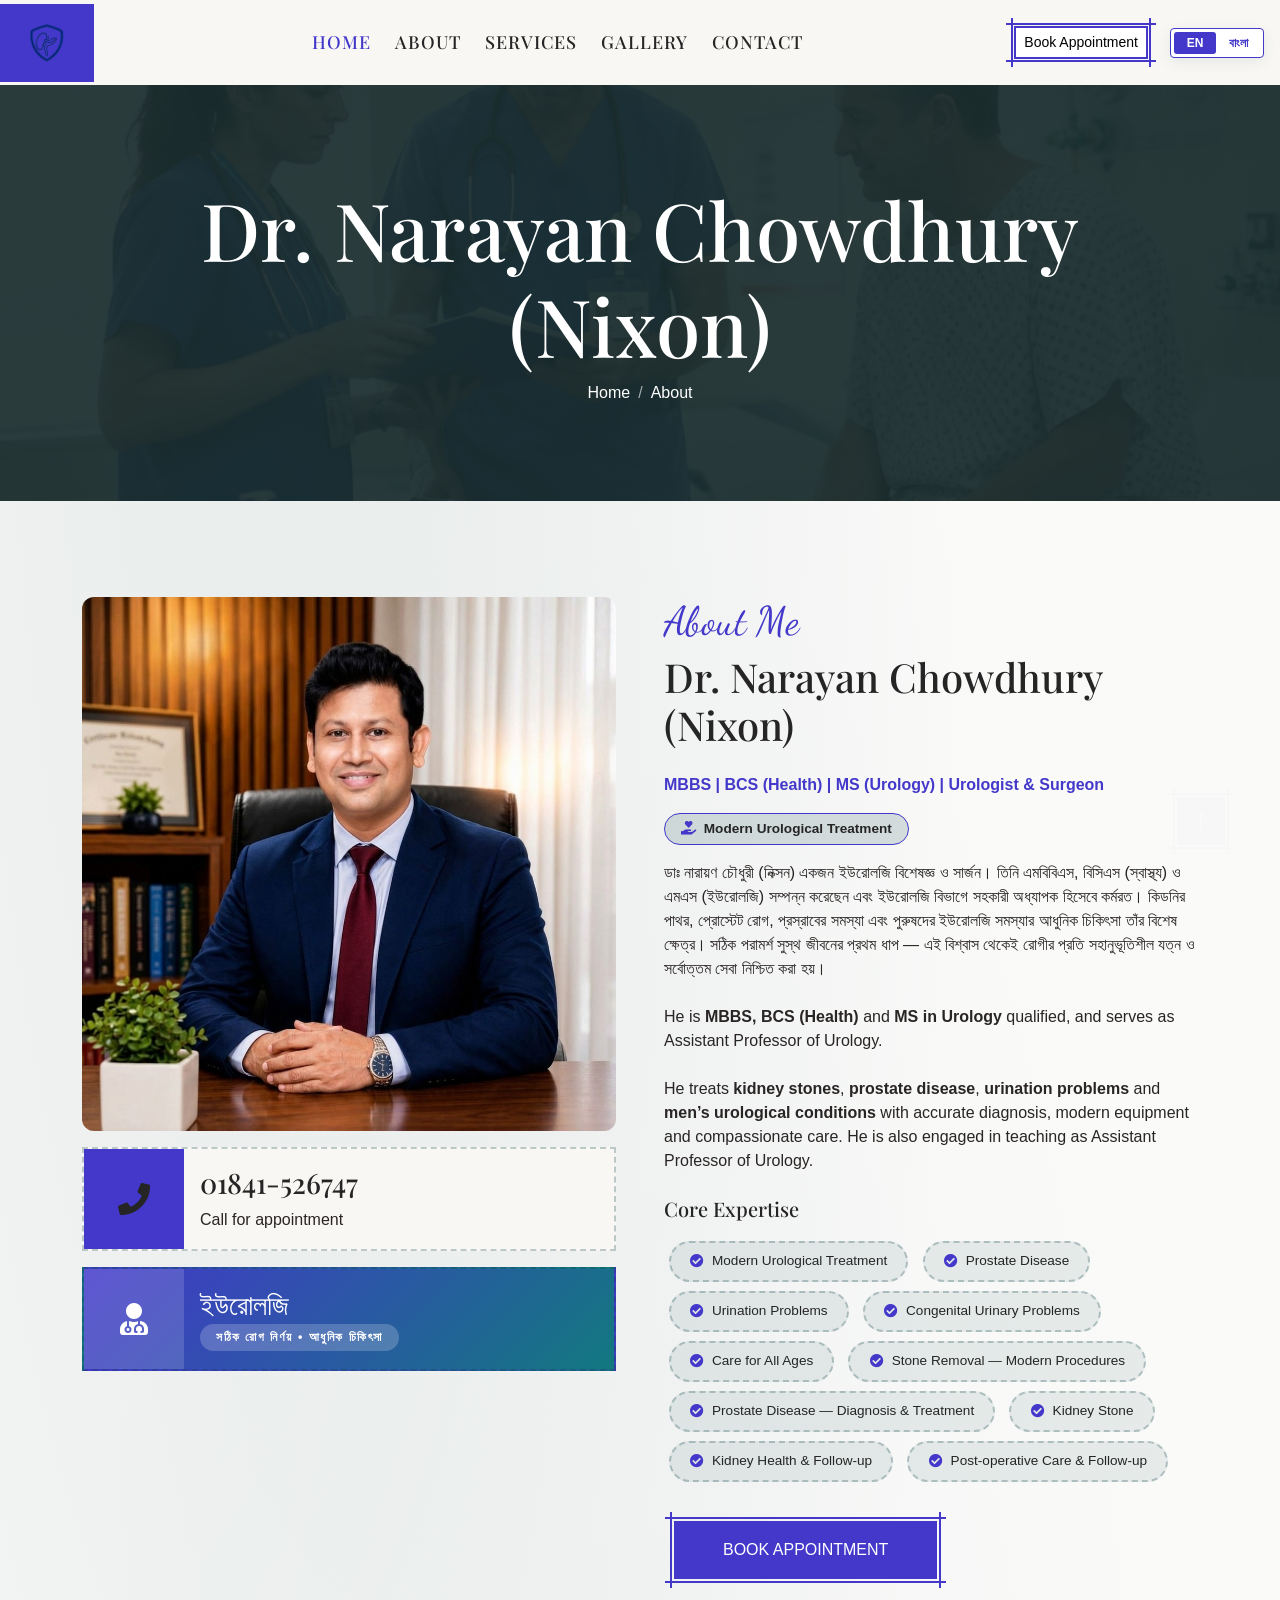
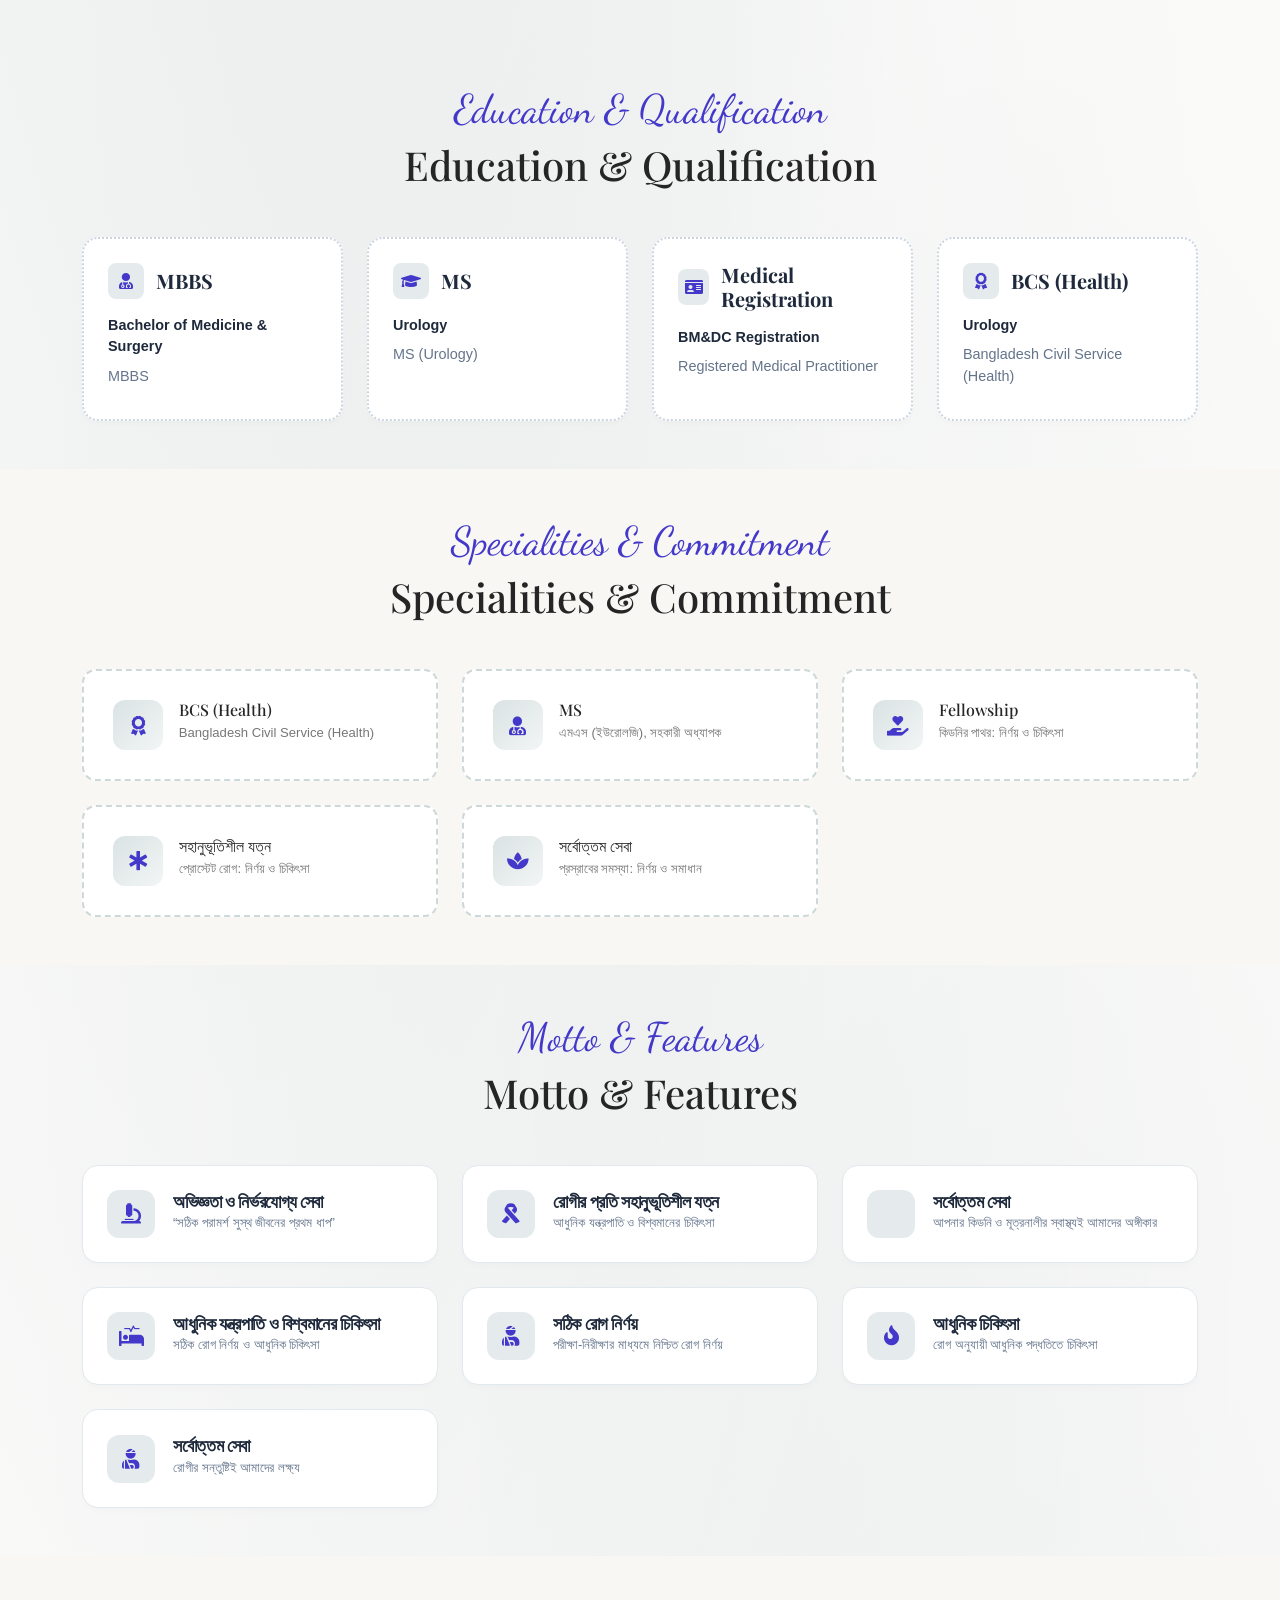
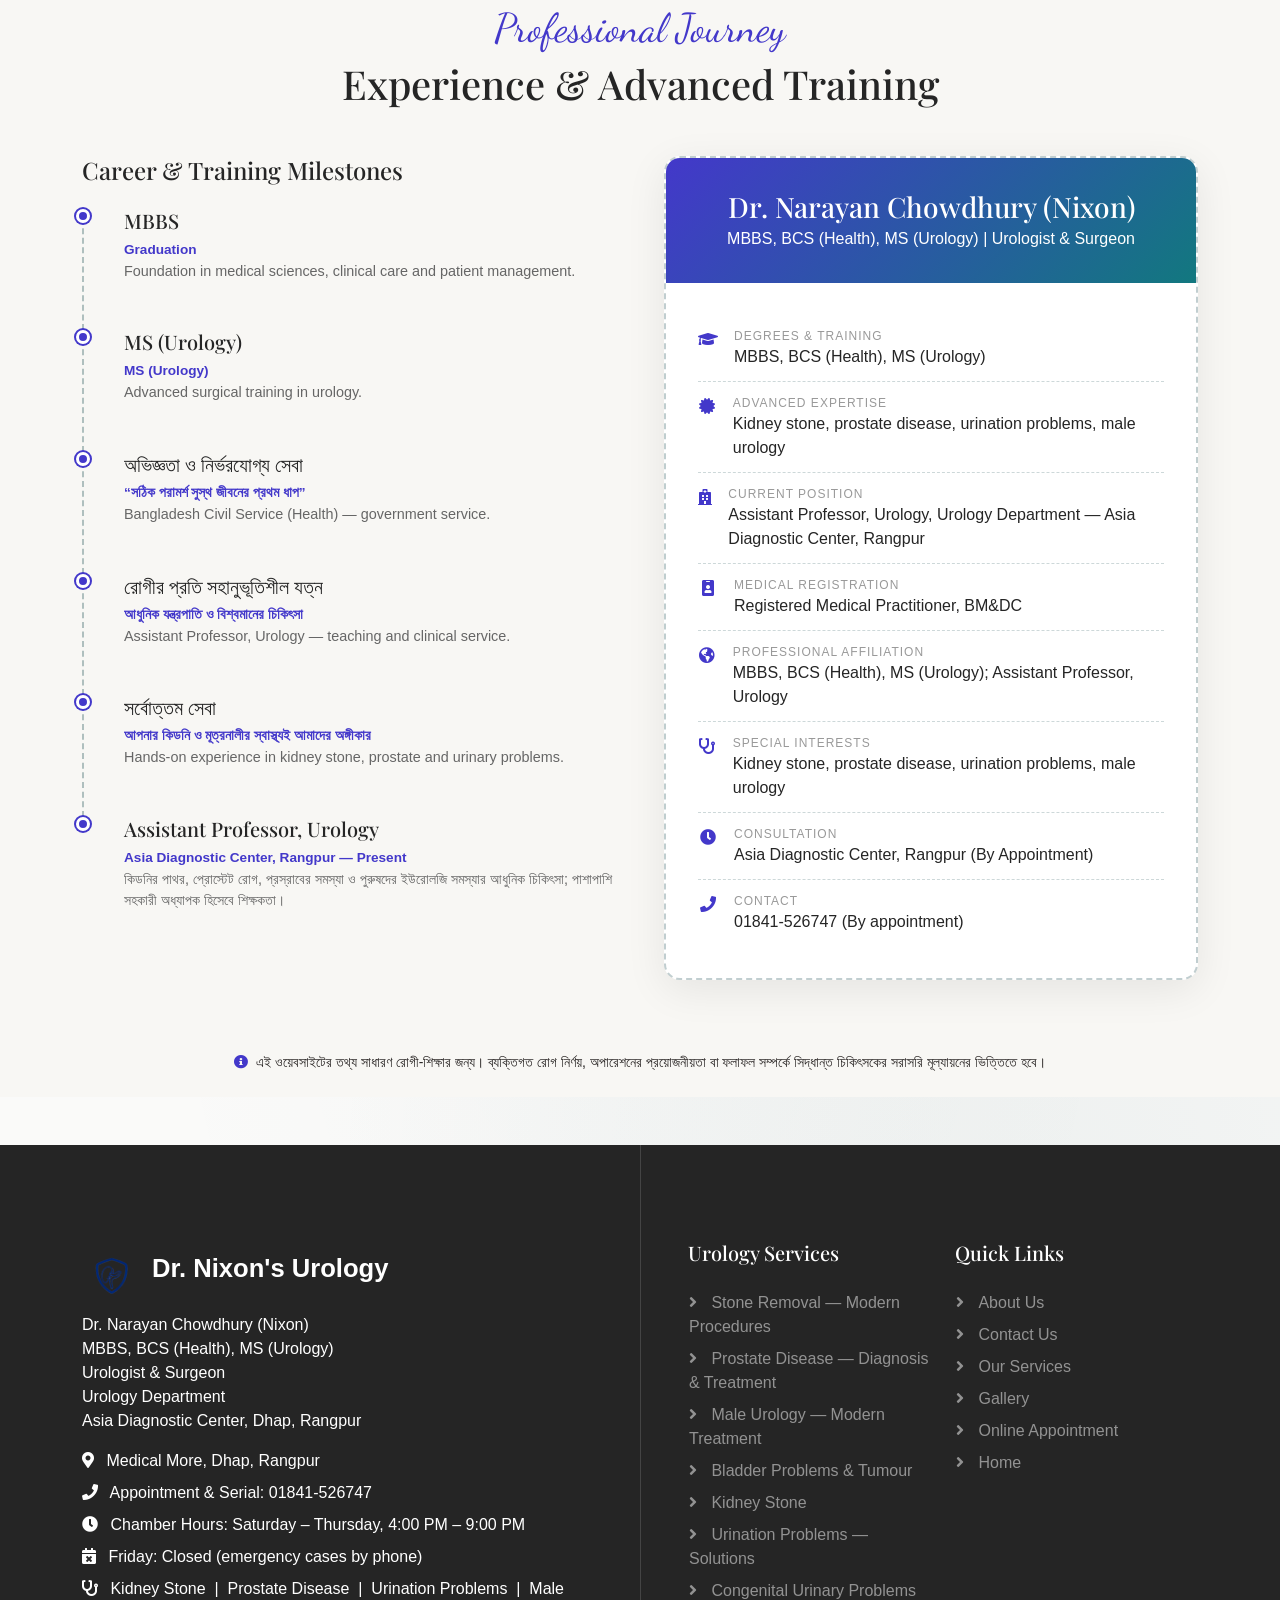
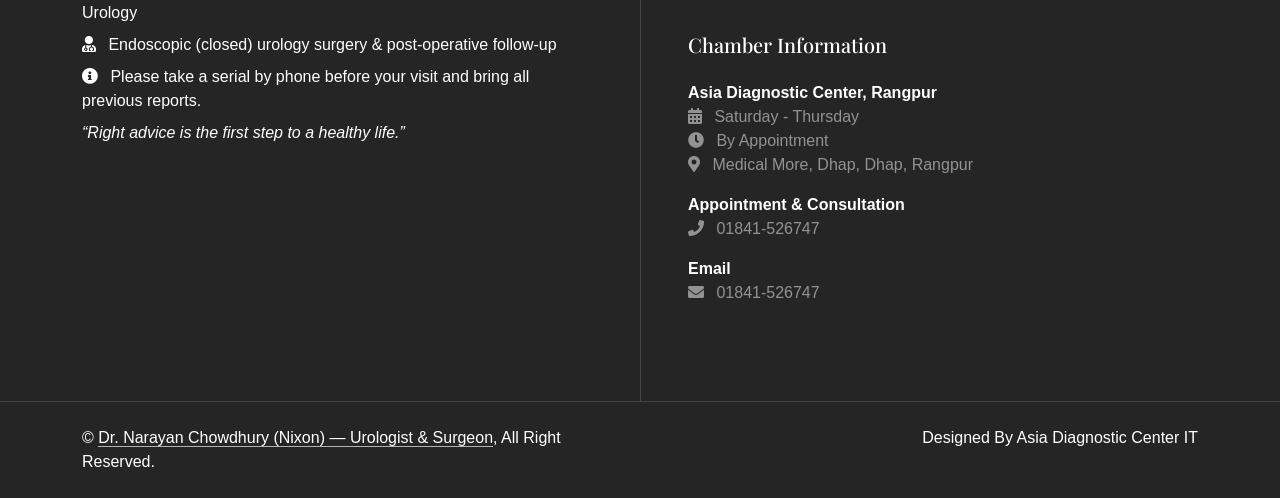
==== public/about.html @ 6aa2b740 "Changes" ====
<!DOCTYPE html>
<html lang="en">

<head>
    <meta charset="utf-8">
    <title>Dr. Narayan Chowdhury (Nixon) | About | Urologist & Surgeon | Rangpur</title>
    <meta content="width=device-width, initial-scale=1.0" name="viewport">
    <meta content="ইউরোলজি রংপুর, কিডনির পাথর, প্রোস্টেট, প্রস্রাবের সমস্যা, Urologist Rangpur, Dr Narayan Chowdhury Nixon" name="keywords">
    <meta content="Dr. Narayan Chowdhury (Nixon) — MBBS, BCS (Health), MS (Urology). Urologist & Surgeon at Asia Diagnostic Center, Dhap, Rangpur. Book an appointment." name="description">

    <link rel="icon" type="image/png" href="/favicon.png">

    <link rel="preconnect" href="https://fonts.googleapis.com">
    <link rel="preconnect" href="https://fonts.gstatic.com" crossorigin>
    <link
        href="https://fonts.googleapis.com/css2?family=Dancing+Script&family=Noto+Sans+Bengali:wght@400;500;600;700&family=Playfair+Display:wght@500;600&family=Work+Sans&display=swap"
        rel="stylesheet">

    <link href="https://cdnjs.cloudflare.com/ajax/libs/font-awesome/5.10.0/css/all.min.css" rel="stylesheet">
    <link href="https://cdn.jsdelivr.net/npm/bootstrap-icons@1.4.1/font/bootstrap-icons.css" rel="stylesheet">

    <link href="lib/animate/animate.min.css" rel="stylesheet">
    <link href="lib/owlcarousel/assets/owl.carousel.min.css" rel="stylesheet">

    <link href="css/bootstrap.min.css" rel="stylesheet">
    <link href="css/style.css" rel="stylesheet">
     <link href="about.css" rel="stylesheet">
      <link href="home.css" rel="stylesheet">
    
</head>

<body>

    <div id="spinner"
        class="show bg-white position-fixed translate-middle w-100 vh-100 top-50 start-50 d-flex align-items-center justify-content-center">
        <div class="spinner-grow text-primary" style="width: 3rem; height: 3rem;" role="status">
            <span class="sr-only">Loading...</span>
        </div>
    </div>

    <!-- nav -->
    <div class="container-fluid bg-light sticky-top p-0">
        <nav class="navbar navbar-expand-lg navbar-light p-0">
            <a href="index.html" class="navbar-brand py-2 px-3 me-0 d-flex align-items-center gap-2" style="background: var(--bs-primary);">
                <img src="img/logo.png" alt="Dr. Narayan Chowdhury (Nixon) logo" style="height:62px;width:auto;">
            </a>
            <button type="button" class="navbar-toggler me-4" data-bs-toggle="collapse"
                data-bs-target="#navbarCollapse">
                <span class="navbar-toggler-icon"></span>
            </button>
            <div class="collapse navbar-collapse p-3" id="navbarCollapse">
                <div class="navbar-nav mx-auto">
                    <a href="index.html" class="nav-item nav-link active">Home</a>
                    <a href="about.html" class="nav-item nav-link">About</a>
                    <a href="service.html" class="nav-item nav-link">Services</a>
                    <a href="gallery.html" class="nav-item nav-link">Gallery</a>
                    <a href="contact.html" class="nav-item nav-link">Contact</a>
                </div>
                <a class="btn btn-sm btn-primary" href="contact.html">Book Appointment</a>
                <div class="language-switcher" role="group" aria-label="Language selector">
                    <button type="button" class="active" data-language="en" onclick="switchSiteLanguage('en')">EN</button>
                    <button type="button" data-language="bn" onclick="switchSiteLanguage('bn')">বাংলা</button>
                </div>
            </div>
        </nav>
    </div>
    <!-- nav -->

    
    <!-- Page Header -->
    <div class="container-fluid page-header py-5 mb-5">
        <div class="container text-center py-5">
            <h1 class="display-1 animated slideInLeft">Dr. Narayan Chowdhury (Nixon)</h1>
            <nav aria-label="breadcrumb">
                <ol class="breadcrumb justify-content-center animated slideInLeft mb-0">
                    <li class="breadcrumb-item"><a class="text-primary" href="index.html">Home</a></li>
                    <li class="breadcrumb-item active" aria-current="page">About</li>
                </ol>
            </nav>
        </div>
    </div>

    <!-- About Section (Bio + Quick details) -->
    <div class="container-fluid py-5">
        <div class="container">
            <div class="row g-5">
                <div class="col-lg-6 wow fadeIn" data-wow-delay="0.2s">
                    <!-- Placeholder surgical image - updated alt -->
                    <img class="about-img-responsive mb-3" src="img/dr-1.jpg" alt="Dr. Narayan Chowdhury (Nixon) - Urologist & Surgeon">
                    <div class="d-flex align-items-center bg-light rounded mb-3"
                        style="border: 2px dashed rgba(8, 63, 67,0.25);">
                        <div class="btn-square flex-shrink-0 bg-primary" style="width: 100px; height: 100px;">
                            <i class="fa fa-phone fa-2x text-dark"></i>
                        </div>
                        <div class="px-3">
                            <h3>01841-526747</h3>
                            <span>Call for appointment</span>
                        </div>
                    </div>
                    <div class="d-flex align-items-center rounded"
                        style="border: 2px dashed rgba(8, 63, 67,0.25); background: linear-gradient(135deg, var(--bs-primary), #12787F);">
                        <div class="d-flex align-items-center justify-content-center flex-shrink-0" style="width: 100px; height: 100px; background: rgba(255,255,255,0.15);">
                            <i class="fas fa-user-md fa-2x text-white"></i>
                        </div>
                        <div class="px-3">
                            <h3 class="text-white mb-0">ইউরোলজি</h3>
                            <span class="d-inline-block mt-1 px-3 py-1 rounded-pill" style="background: rgba(255,255,255,0.2); color: #fff; font-size: 0.78rem; font-weight: 700; letter-spacing: 1.5px; text-transform: uppercase;">সঠিক রোগ নির্ণয় • আধুনিক চিকিৎসা</span>
                        </div>
                    </div>
                </div>
                <div class="col-lg-6 wow fadeIn" data-wow-delay="0.5s">
                    <h1 class="font-dancing-script text-primary">About Me</h1>
                    <h1 class="mb-4">Dr. Narayan Chowdhury (Nixon)</h1>
                    <p class="text-primary fw-bold mb-3">MBBS | BCS (Health) | MS (Urology) | Urologist & Surgeon</p>
                    <span class="badge rounded-pill text-dark px-3 py-2 mb-3"
                        style="background: rgba(8, 63, 67,0.15); border: 1.5px solid var(--bs-primary); font-size: 0.85rem;"><i
                            class="fas fa-hand-holding-heart me-1" style="color: var(--bs-primary);"></i> Modern Urological Treatment</span>
                    <p class="mb-4">ডাঃ নারায়ণ চৌধুরী (নিক্সন) একজন ইউরোলজি বিশেষজ্ঞ ও সার্জন। তিনি এমবিবিএস, বিসিএস (স্বাস্থ্য) ও এমএস (ইউরোলজি) সম্পন্ন করেছেন এবং ইউরোলজি বিভাগে সহকারী অধ্যাপক হিসেবে কর্মরত। কিডনির পাথর, প্রোস্টেট রোগ, প্রস্রাবের সমস্যা এবং পুরুষদের ইউরোলজি সমস্যার আধুনিক চিকিৎসা তাঁর বিশেষ ক্ষেত্র। সঠিক পরামর্শ সুস্থ জীবনের প্রথম ধাপ — এই বিশ্বাস থেকেই রোগীর প্রতি সহানুভূতিশীল যত্ন ও সর্বোত্তম সেবা নিশ্চিত করা হয়।</p>
                    <p class="mb-4">He is <strong>MBBS, BCS (Health)</strong> and <strong>MS in Urology</strong> qualified, and serves as Assistant Professor of Urology.</p>
                    <p class="mb-4">He treats <strong>kidney stones</strong>, <strong>prostate disease</strong>, <strong>urination problems</strong> and <strong>men’s urological conditions</strong> with accurate diagnosis, modern equipment and compassionate care. He is also engaged in teaching as Assistant Professor of Urology.</p>

                    <div class="mb-4">
                        <h5 class="mb-3" style="font-family: 'Playfair Display', serif;">Core Expertise</h5>
                        <div class="credential-pill"><i class="fas fa-check-circle"></i> Modern Urological Treatment</div>
                        <div class="credential-pill"><i class="fas fa-check-circle"></i> Prostate Disease</div>
                        <div class="credential-pill"><i class="fas fa-check-circle"></i> Urination Problems</div>
                        <div class="credential-pill"><i class="fas fa-check-circle"></i> Congenital Urinary Problems</div>
                        <div class="credential-pill"><i class="fas fa-check-circle"></i> Care for All Ages</div>
                        <div class="credential-pill"><i class="fas fa-check-circle"></i> Stone Removal — Modern Procedures</div>
                        <div class="credential-pill"><i class="fas fa-check-circle"></i> Prostate Disease — Diagnosis & Treatment</div>
                        <div class="credential-pill"><i class="fas fa-check-circle"></i> Kidney Stone</div>
                        <div class="credential-pill"><i class="fas fa-check-circle"></i> Kidney Health & Follow-up</div>
                        <div class="credential-pill"><i class="fas fa-check-circle"></i> Post-operative Care & Follow-up</div>
                    </div>

                    <a class="btn btn-primary text-uppercase px-5 py-3" href="contact.html">Book Appointment</a>
                </div>
            </div>
        </div>
    </div>

   <!-- qualifications -->

<div class="container-fluid py-5">
    <div class="container">

    <div class="text-center mb-5 wow fadeIn" data-wow-delay="0.1s">
        <h1 class="font-dancing-script text-primary">Education & Qualification</h1>
        <h1 class="mb-3">Education & Qualification</h1>
    </div>

    <div class="row g-4">

        <!-- 1. MBBS -->
        <div class="col-md-6 col-lg-3 wow fadeIn" data-wow-delay="0.1s">
            <div class="cred-custom-card">

                <div class="cred-icon-title">
                    <div class="cred-icon-box">
                        <i class="fas fa-user-md"></i>
                    </div>

                    <h5 class="cred-title">
                        MBBS
                    </h5>
                </div>

                <div class="cred-body">
                    <p>
                        <strong>Bachelor of Medicine & Surgery</strong>
                    </p>

                    <p>
                        MBBS
                    </p>
                </div>

            </div>
        </div>


        <!-- 2. MS CVTS -->
        <div class="col-md-6 col-lg-3 wow fadeIn" data-wow-delay="0.2s">
            <div class="cred-custom-card">

                <div class="cred-icon-title">
                    <div class="cred-icon-box">
                        <i class="fas fa-graduation-cap"></i>
                    </div>

                    <h5 class="cred-title">
                        MS
                    </h5>
                </div>

                <div class="cred-body">
                    <p>
                        <strong>Urology</strong>
                    </p>

                    <p>
                        MS (Urology)
                    </p>
                </div>

            </div>
        </div>


        <!-- 3. Medical Registration -->
        <div class="col-md-6 col-lg-3 wow fadeIn" data-wow-delay="0.3s">
            <div class="cred-custom-card">

                <div class="cred-icon-title">
                    <div class="cred-icon-box">
                        <i class="fas fa-id-card"></i>
                    </div>

                    <h5 class="cred-title">
                        Medical Registration
                    </h5>
                </div>

                <div class="cred-body">
                    <p>
                        <strong>BM&DC Registration</strong>
                    </p>

                    <p>
                        Registered Medical Practitioner
                    </p>
                </div>

            </div>
        </div>


        <!-- 4. FCPS -->
        <div class="col-md-6 col-lg-3 wow fadeIn" data-wow-delay="0.4s">
            <div class="cred-custom-card">

                <div class="cred-icon-title">
                    <div class="cred-icon-box">
                        <i class="fas fa-award"></i>
                    </div>

                    <h5 class="cred-title">
                        BCS (Health)
                    </h5>
                </div>

                <div class="cred-body">
                    <p>
                        <strong>Urology</strong>
                    </p>

                    <p>
                        Bangladesh Civil Service (Health)
                    </p>
                </div>

            </div>
        </div>

    </div>
</div>


</div>

<!-- credentials -->

<div class="container-fluid py-5 bg-light">
    <div class="container">


    <div class="text-center mb-5 wow fadeIn" data-wow-delay="0.1s">
        <h1 class="font-dancing-script text-primary">Specialities & Commitment</h1>
        <h1 class="mb-3">Specialities & Commitment</h1>
    </div>

    <div class="row g-4">

        <!-- FCPS -->
        <div class="col-md-6 col-lg-4 wow fadeIn">
            <div class="qual-card">
                <div class="qual-icon">
                    <i class="fas fa-award"></i>
                </div>
                <div>
                    <h6>BCS (Health)</h6>
                    <p>Bangladesh Civil Service (Health)</p>
                </div>
            </div>
        </div>

        <!-- FACS -->
        <div class="col-md-6 col-lg-4 wow fadeIn">
            <div class="qual-card">
                <div class="qual-icon">
                    <i class="fas fa-user-md"></i>
                </div>
                <div>
                    <h6>MS</h6>
                    <p>এমএস (ইউরোলজি), সহকারী অধ্যাপক</p>
                </div>
            </div>
        </div>

        <!-- Fortis Escorts -->
        <div class="col-md-6 col-lg-4 wow fadeIn">
            <div class="qual-card">
                <div class="qual-icon">
                    <i class="fas fa-hand-holding-heart"></i>
                </div>
                <div>
                    <h6>Fellowship</h6>
                    <p>কিডনির পাথর: নির্ণয় ও চিকিৎসা</p>
                </div>
            </div>
        </div>

        <!-- Seoul -->
        <div class="col-md-6 col-lg-4 wow fadeIn">
            <div class="qual-card">
                <div class="qual-icon">
                    <i class="fas fa-star-of-life"></i>
                </div>
                <div>
                    <h6>সহানুভূতিশীল যত্ন</h6>
                    <p>প্রোস্টেট রোগ: নির্ণয় ও চিকিৎসা</p>
                </div>
            </div>
        </div>

        <!-- IJN -->
        <div class="col-md-6 col-lg-4 wow fadeIn">
            <div class="qual-card">
                <div class="qual-icon">
                    <i class="fas fa-spa"></i>
                </div>
                <div>
                    <h6>সর্বোত্তম সেবা</h6>
                    <p>প্রস্রাবের সমস্যা: নির্ণয় ও সমাধান</p>
                </div>
            </div>
        </div>

    </div>
</div>


</div>

<!-- Motto & Features -->

<div class="container-fluid py-5">
    <div class="container">

    <div class="text-center mb-5 wow fadeIn" data-wow-delay="0.1s">
        <h1 class="font-dancing-script text-primary">Motto & Features</h1>
        <h1 class="mb-3">Motto & Features</h1>
    </div>

    <div class="row g-4">

        <!-- Fortis Escorts Hospital -->
        <div class="col-md-6 col-lg-4 wow fadeIn" data-wow-delay="0.1s">
            <div class="membership-card">
                <div class="membership-icon">
                    <i class="fas fa-microscope"></i>
                </div>
                <div class="membership-body">
                    <h5 class="membership-org">অভিজ্ঞতা ও নির্ভরযোগ্য সেবা</h5>
                    <p class="membership-name">“সঠিক পরামর্শ সুস্থ জীবনের প্রথম ধাপ”</p>
                </div>
            </div>
        </div>

        <!-- Seoul National University Hospital -->
        <div class="col-md-6 col-lg-4 wow fadeIn" data-wow-delay="0.2s">
            <div class="membership-card">
                <div class="membership-icon">
                    <i class="fas fa-ribbon"></i>
                </div>
                <div class="membership-body">
                    <h5 class="membership-org">রোগীর প্রতি সহানুভূতিশীল যত্ন</h5>
                    <p class="membership-name">আধুনিক যন্ত্রপাতি ও বিশ্বমানের চিকিৎসা</p>
                </div>
            </div>
        </div>

        <!-- Commitment -->
        <div class="col-md-6 col-lg-4 wow fadeIn" data-wow-delay="0.3s">
            <div class="membership-card">
                <div class="membership-icon">
                    <i class="fas fa-hand"></i>
                </div>
                <div class="membership-body">
                    <h5 class="membership-org">সর্বোত্তম সেবা</h5>
                    <p class="membership-name">আপনার কিডনি ও মূত্রনালীর স্বাস্থ্যই আমাদের অঙ্গীকার</p>
                </div>
            </div>
        </div>

        <!-- Motto -->
        <div class="col-md-6 col-lg-4 wow fadeIn" data-wow-delay="0.4s">
            <div class="membership-card">
                <div class="membership-icon">
                    <i class="fas fa-procedures"></i>
                </div>
                <div class="membership-body">
                    <h5 class="membership-org">আধুনিক যন্ত্রপাতি ও বিশ্বমানের চিকিৎসা</h5>
                    <p class="membership-name">সঠিক রোগ নির্ণয় ও আধুনিক চিকিৎসা</p>
                </div>
            </div>
        </div>

        <!-- Feature -->
        <div class="col-md-6 col-lg-4 wow fadeIn" data-wow-delay="0.5s">
            <div class="membership-card">
                <div class="membership-icon">
                    <i class="fas fa-user-injured"></i>
                </div>
                <div class="membership-body">
                    <h5 class="membership-org">সঠিক রোগ নির্ণয়</h5>
                    <p class="membership-name">পরীক্ষা-নিরীক্ষার মাধ্যমে নিশ্চিত রোগ নির্ণয়</p>
                </div>
            </div>
        </div>

        <!-- Research: Right Vertical Infra-axillary -->
        <div class="col-md-6 col-lg-4 wow fadeIn" data-wow-delay="0.6s">
            <div class="membership-card">
                <div class="membership-icon">
                    <i class="fas fa-fire"></i>
                </div>
                <div class="membership-body">
                    <h5 class="membership-org">আধুনিক চিকিৎসা</h5>
                    <p class="membership-name">রোগ অনুযায়ী আধুনিক পদ্ধতিতে চিকিৎসা</p>
                </div>
            </div>
        </div>

        <!-- Feature -->
        <div class="col-md-6 col-lg-4 wow fadeIn" data-wow-delay="0.7s">
            <div class="membership-card">
                <div class="membership-icon">
                    <i class="fas fa-user-injured"></i>
                </div>
                <div class="membership-body">
                    <h5 class="membership-org">সর্বোত্তম সেবা</h5>
                    <p class="membership-name">রোগীর সন্তুষ্টিই আমাদের লক্ষ্য</p>
                </div>
    </div>
</div>


</div>
</div>
</div>
</div>



    <!-- Professional Journey + Profile Card (right side) -->
    <div class="container-fluid py-5 bg-light">
        <div class="container">
            <div class="text-center mb-5 wow fadeIn" data-wow-delay="0.1s">
                <h1 class="font-dancing-script text-primary">Professional Journey</h1>
                <h1 class="mb-3">Experience & Advanced Training</h1>
            </div>
            <div class="row g-5">
                <div class="col-lg-6 wow fadeIn" data-wow-delay="0.2s">
                    <h4 class="mb-4" style="font-family: 'Playfair Display', serif;">Career & Training Milestones</h4>
                    <div class="timeline-item">
                        <h5>MBBS</h5>
                        <span class="text-primary">Graduation</span>
                        <p>Foundation in medical sciences, clinical care and patient management.</p>
                    </div>
                    <div class="timeline-item">
                        <h5>MS (Urology)</h5>
                        <span class="text-primary">MS (Urology)</span>
                        <p>Advanced surgical training in urology.</p>
                    </div>
                    <div class="timeline-item">
                        <h5>অভিজ্ঞতা ও নির্ভরযোগ্য সেবা</h5>
                        <span class="text-primary">“সঠিক পরামর্শ সুস্থ জীবনের প্রথম ধাপ”</span>
                        <p>Bangladesh Civil Service (Health) — government service.</p>
                    </div>
                    <div class="timeline-item">
                        <h5>রোগীর প্রতি সহানুভূতিশীল যত্ন</h5>
                        <span class="text-primary">আধুনিক যন্ত্রপাতি ও বিশ্বমানের চিকিৎসা</span>
                        <p>Assistant Professor, Urology — teaching and clinical service.</p>
                    </div>
                    <div class="timeline-item">
                        <h5>সর্বোত্তম সেবা</h5>
                        <span class="text-primary">আপনার কিডনি ও মূত্রনালীর স্বাস্থ্যই আমাদের অঙ্গীকার</span>
                        <p>Hands-on experience in kidney stone, prostate and urinary problems.</p>
                    </div>
                    <div class="timeline-item">
                        <h5>Assistant Professor, Urology</h5>
                        <span class="text-primary">Asia Diagnostic Center, Rangpur — Present</span>
                        <p>কিডনির পাথর, প্রোস্টেট রোগ, প্রস্রাবের সমস্যা ও পুরুষদের ইউরোলজি সমস্যার আধুনিক চিকিৎসা; পাশাপাশি সহকারী অধ্যাপক হিসেবে শিক্ষকতা।</p>
                    </div>
                </div>

                <div class="col-lg-6 wow fadeIn" data-wow-delay="0.4s">
                    <div class="profile-card">
                        <div class="profile-card-header">
                            <h3>Dr. Narayan Chowdhury (Nixon)</h3>
                            <p class="mb-0">MBBS, BCS (Health), MS (Urology) | Urologist & Surgeon</p>
                        </div>
                        <div class="profile-card-body">
                            <div class="profile-detail">
                                <i class="fas fa-graduation-cap"></i>
                                <div>
                                    <p class="label">Degrees & Training</p>
                                    <p class="value">MBBS, BCS (Health), MS (Urology)</p>
                                </div>
                            </div>
                            <div class="profile-detail">
                                <i class="fas fa-certificate"></i>
                                <div>
                                    <p class="label">Advanced Expertise</p>
                                    <p class="value">Kidney stone, prostate disease, urination problems, male urology</p>
                                </div>
                            </div>
                            <div class="profile-detail">
                                <i class="fas fa-hospital"></i>
                                <div>
                                    <p class="label">Current Position</p>
                                    <p class="value">Assistant Professor, Urology, Urology Department — Asia Diagnostic Center, Rangpur</p>
                                </div>
                            </div>
                            <div class="profile-detail">
                                <i class="fas fa-id-badge"></i>
                                <div>
                                    <p class="label">Medical Registration</p>
                                    <p class="value">Registered Medical Practitioner, BM&DC</p>
                                </div>
                            </div>
                            <div class="profile-detail">
                                <i class="fas fa-globe-americas"></i>
                                <div>
                                    <p class="label">Professional Affiliation</p>
                                    <p class="value">MBBS, BCS (Health), MS (Urology); Assistant Professor, Urology</p>
                                </div>
                            </div>
                            <div class="profile-detail">
                                <i class="fas fa-stethoscope"></i>
                                <div>
                                    <p class="label">Special Interests</p>
                                    <p class="value">Kidney stone, prostate disease, urination problems, male urology</p>
                                </div>
                            </div>
                            <div class="profile-detail">
                                <i class="fas fa-clock"></i>
                                <div>
                                    <p class="label">Consultation</p>
                                    <p class="value">Asia Diagnostic Center, Rangpur (By Appointment)</p>
                                </div>
                            </div>
                            <div class="profile-detail">
                                <i class="fas fa-phone"></i>
                                <div>
                                    <p class="label">Contact</p>
                                    <p class="value">01841-526747 (By appointment)</p>
                                </div>
                            </div>
                        </div>
                    </div>
                </div>
            </div>
        </div>
    </div>
<!-- disclaimer -->
<div class="container-fluid bg-light py-4">
    <div class="container">
        <p class="text-center mb-0 small"><i class="fas fa-info-circle text-primary me-2"></i>এই ওয়েবসাইটের তথ্য সাধারণ রোগী-শিক্ষার জন্য। ব্যক্তিগত রোগ নির্ণয়, অপারেশনের প্রয়োজনীয়তা বা ফলাফল সম্পর্কে সিদ্ধান্ত চিকিৎসকের সরাসরি মূল্যায়নের ভিত্তিতে হবে।</p>
    </div>
</div>
<!-- disclaimer -->

<!-- Footer -->
<div class="container-fluid footer position-relative bg-dark text-white-50 py-5 mt-5 wow fadeIn"
    data-wow-delay="0.2s">

    <div class="container py-5">

        <div class="row g-5">

            <!-- Doctor Information -->
            <div class="col-lg-6 pe-lg-5">

                <a href="#" class="navbar-brand d-inline-flex align-items-center">
                    <img src="img/logo.png" alt="Dr. Narayan Chowdhury (Nixon) logo" style="height:60px;width:auto;margin-right:10px;">
                    <span class="text-white fw-bold" style="font-size: 1.6rem; display:inline-block; margin-bottom: 1rem;">Dr. Nixon's <span>Urology</span></span>
                </a>

                <p>
                    Dr. Narayan Chowdhury (Nixon)<br>
                    MBBS, BCS (Health), MS (Urology)<br>
                    Urologist & Surgeon<br>
                    Urology Department<br>
                    Asia Diagnostic Center, Dhap, Rangpur
                </p>

                <p class="mb-2">
                    <i class="fa fa-map-marker-alt me-2"></i>
                    Medical More, Dhap, Rangpur
                </p>

                <p class="mb-2">
                    <i class="fa fa-phone me-2"></i>
                    Appointment &amp; Serial: 01841-526747
                </p>

                <p class="mb-2">
                    <i class="fa fa-clock me-2"></i>
                    Chamber Hours: Saturday – Thursday, 4:00 PM – 9:00 PM
                </p>

                <p class="mb-2">
                    <i class="fa fa-calendar-times me-2"></i>
                    Friday: Closed (emergency cases by phone)
                </p>

                <p class="mb-2">
                    <i class="fa fa-stethoscope me-2"></i>
                    Kidney Stone &nbsp;|&nbsp; Prostate Disease &nbsp;|&nbsp; Urination Problems &nbsp;|&nbsp; Male Urology
                </p>

                <p class="mb-2">
                    <i class="fa fa-user-md me-2"></i>
                    Endoscopic (closed) urology surgery &amp; post-operative follow-up
                </p>

                <p class="mb-2">
                    <i class="fa fa-info-circle me-2"></i>
                    Please take a serial by phone before your visit and bring all previous reports.
                </p>

                <p class="mb-0 fst-italic">
                    “Right advice is the first step to a healthy life.”
                </p>

                <div class="d-flex justify-content-start mt-4">
</div>

            </div>


            <!-- Footer Links -->
            <div class="col-lg-6 ps-lg-5">

                <div class="row g-4">

                    <!-- Urology Services -->
                    <div class="col-sm-6">

                        <h5 class="text-primary mb-4">
                            Urology Services
                        </h5>

                        <a class="btn btn-link" href="service.html">
                            Stone Removal — Modern Procedures
                        </a>

                        <a class="btn btn-link" href="service.html">
                            Prostate Disease — Diagnosis & Treatment
                        </a>

                        <a class="btn btn-link" href="service.html">
                            Male Urology — Modern Treatment
                        </a>

                        <a class="btn btn-link" href="service.html">
                            Bladder Problems & Tumour
                        </a>

                        <a class="btn btn-link" href="service.html">
                            Kidney Stone
                        </a>

                        <a class="btn btn-link" href="service.html">
                            Urination Problems — Solutions
                        </a>

                        <a class="btn btn-link" href="service.html">
                            Congenital Urinary Problems
                        </a>

                    </div>


                    <!-- Quick Links -->
                    <div class="col-sm-6">

                        <h5 class="text-primary mb-4">
                            Quick Links
                        </h5>

                        <a class="btn btn-link" href="about.html">
                            About Us
                        </a>

                        <a class="btn btn-link" href="contact.html">
                            Contact Us
                        </a>

                        <a class="btn btn-link" href="service.html">
                            Our Services
                        </a>

                        <a class="btn btn-link" href="gallery.html">
                            Gallery
                        </a>

                        <a class="btn btn-link" href="appoinment.html">
                            Online Appointment
                        </a>

                        <a class="btn btn-link" href="index.html">
                            Home
                        </a>

                    </div>


                    <!-- Chamber Information -->
                    <div class="col-sm-12">

                        <h5 class="text-primary mb-4">
                            Chamber Information
                        </h5>


                        <!-- Chamber 1 -->
                        <p class="text-white-50 mb-3">

                            <strong class="text-white">
                                Asia Diagnostic Center, Rangpur
                            </strong>
                            <br>

                            <i class="fas fa-calendar-alt me-2"></i>
                            Saturday - Thursday
                            <br>

                            <i class="fas fa-clock me-2"></i>
                            By Appointment
                            <br>

                            <i class="fas fa-map-marker-alt me-2"></i>
                            Medical More, Dhap,
                            Dhap, Rangpur

                        </p>


                        <!-- Chamber 2 -->
                        <p class="text-white-50 mb-3">

                            <strong class="text-white">
                                Appointment & Consultation
                            </strong>
                            <br>

                            <i class="fas fa-phone me-2"></i>
                            01841-526747

                        </p>


                        <!-- Chamber 3 -->
                        <p class="text-white-50 mb-0">

                            <strong class="text-white">
                                Email
                            </strong>
                            <br>

                            <i class="fas fa-envelope me-2"></i>
                            01841-526747

                        </p>

                    </div>

                </div>

            </div>

        </div>

    </div>

</div>


<!-- Copyright Footer -->
<div class="container-fluid bg-dark text-white border-top border-secondary py-4 site-copyright wow fadeIn"
    data-wow-delay="0.1s">

    <div class="container">

        <div class="row">

            <div class="col-md-6 text-center text-md-start mb-3 mb-md-0">

                &copy; <a class="border-bottom" href="#">Dr. Narayan Chowdhury (Nixon) — Urologist &amp; Surgeon</a>, All Right Reserved.

            </div>


            <div class="col-md-6 text-center text-md-end">

                Designed By <span class="text-white">Asia Diagnostic Center IT</span>

</div>

        </div>

    </div>

</div>

<!-- footer -->


    <a href="#" class="btn btn-lg btn-primary btn-lg-square back-to-top"><i class="bi bi-arrow-up"></i></a>

    <script src="https://ajax.googleapis.com/ajax/libs/jquery/3.6.1/jquery.min.js"></script>
    <script src="https://cdn.jsdelivr.net/npm/bootstrap@5.0.0/dist/js/bootstrap.bundle.min.js"></script>
    <script src="lib/wow/wow.min.js"></script>
    <script src="lib/easing/easing.min.js"></script>
    <script src="lib/waypoints/waypoints.min.js"></script>
    <script src="lib/counterup/counterup.min.js"></script>
    <script src="lib/owlcarousel/owl.carousel.min.js"></script>
    <script src="js/main.js"></script>
    <script src="js/cms-content.js"></script>
</body>

</html>
---- public/css/style.css ----
/********** Template CSS **********/

/*** Spinner ***/
#spinner {
    opacity: 0;
    visibility: hidden;
    transition: opacity .5s ease-out, visibility 0s linear .5s;
    z-index: 99999;
}

#spinner.show {
    transition: opacity .5s ease-out, visibility 0s linear 0s;
    visibility: visible;
    opacity: 1;
}

.back-to-top {
    position: fixed !important;
    display: none;
    right: 45px;
    bottom: 45px;
    z-index: 99;
}

/*** Fonts ***/
.font-work-sans {
  font-family: "Work Sans", sans-serif;
  font-optical-sizing: auto;
  font-weight: 400;
  font-style: normal;
}

.font-playfair-display {
  font-family: "Playfair Display", serif;
  font-optical-sizing: auto;
  font-weight: 400;
  font-style: normal;
}

.font-dancing-script {
    font-family: "Dancing Script", cursive;
    font-optical-sizing: auto;
    font-weight: 400;
    font-style: normal;
}


/*** Button ***/
.btn {
    position: relative;
    transition: .5s;
}

.btn-square {
    width: 38px;
    height: 38px;
}

.btn-sm-square {
    width: 32px;
    height: 32px;
}

.btn-lg-square {
    width: 48px;
    height: 48px;
}

.btn-square,
.btn-sm-square,
.btn-lg-square {
    padding: 0;
    display: flex;
    align-items: center;
    justify-content: center;
    font-weight: normal;
}

.btn-dark,
.btn-primary {
    margin: 10px;
}

.btn-primary::before,
.btn-primary::after {
    position: absolute;
    content: "";
    width: calc(100% + 10px);
    height: calc(100% + 10px);
    top: -5px;
    left: -5px;
}

.btn-primary::before {
    top: -10px;
    height: calc(100% + 20px);
    border-left: 2px solid var(--bs-primary);
    border-right: 2px solid var(--bs-primary);
}

.btn-primary::after {
    left: -10px;
    width: calc(100% + 20px);
    border-top: 2px solid var(--bs-primary);
    border-bottom: 2px solid var(--bs-primary);
}

.btn-dark::before,
.btn-dark::after {
    position: absolute;
    content: "";
    width: calc(100% + 10px);
    height: calc(100% + 10px);
    top: -5px;
    left: -5px;
}

.btn-dark::before {
    top: -10px;
    height: calc(100% + 20px);
    border-left: 2px solid var(--bs-dark);
    border-right: 2px solid var(--bs-dark);
}

.btn-dark::after {
    left: -10px;
    width: calc(100% + 20px);
    border-top: 2px solid var(--bs-dark);
    border-bottom: 2px solid var(--bs-dark);
}


/*** Navbar ***/
.sticky-top {
    top: -150px;
    transition: .5s;
}

.navbar .navbar-nav .nav-link {
    margin: 0 12px;
    padding: 0;
    outline: none;
    font-family: "Playfair Display", serif;
    font-size: 18px;
    font-weight: 500;
    text-transform: uppercase;
    letter-spacing: 1px;
    color: var(--bs-dark);
}

.navbar .navbar-nav .nav-link:hover,
.navbar .navbar-nav .nav-link.active {
    color: var(--bs-primary)
}

.navbar .dropdown-toggle::after {
    border: none;
    content: "\f107";
    font-family: "Font Awesome 5 Free";
    font-weight: 900;
    vertical-align: middle;
    margin-left: 8px;
}

.navbar .dropdown-menu .dropdown-item:hover,
.navbar .dropdown-menu .dropdown-item.active {
    color: var(--bs-white);
    background: var(--bs-primary);
}

@media (max-width: 991.98px) {
    .navbar .navbar-nav .nav-link  {
        margin-left: 0;
        padding: 10px 0;
    }
}

@media (min-width: 992px) {
    .navbar .nav-item .dropdown-menu {
        display: block;
        border: none;
        margin-top: 0;
        top: 150%;
        opacity: 0;
        visibility: hidden;
        transition: .5s;
    }

    .navbar .nav-item:hover .dropdown-menu {
        top: 100%;
        visibility: visible;
        transition: .5s;
        opacity: 1;
    }
}

.navbar .btn-primary {
    border-width: 2px;
    background: var(--bs-light);
}

.navbar .btn-primary:hover {
    background: var(--bs-primary);
}


/*** Hero Header ***/
.hero-header {
    background: url(../img/page-header.jpg) top left no-repeat;
    background-size: cover;
}

@media (min-width: 992px) {
    .hero-header .container {
        max-width: 100% !important;
    }

    .hero-header .hero-header-text  {
        padding-left: calc(((100% - 960px) / 2) + .75rem);
    }
}

@media (min-width: 1200px) {
    .hero-header .hero-header-text  {
        padding-left: calc(((100% - 1140px) / 2) + .75rem);
    }
}

@media (min-width: 1400px) {
    .hero-header .hero-header-text  {
        padding-left: calc(((100% - 1320px) / 2) + .75rem);
    }
}

.header-carousel .owl-nav {
    position: absolute;
    right: 0;
    bottom: 0;
    text-align: center;
    display: flex;
    justify-content: center;
}

.header-carousel .owl-nav .owl-prev,
.header-carousel .owl-nav .owl-next{
    position: relative;
    margin-left: 2px;
    width: 60px;
    height: 60px;
    display: flex;
    align-items: center;
    justify-content: center;
    color: var(--bs-dark);
    background: var(--bs-primary);
    font-size: 22px;
    transition: .5s;
}

.header-carousel .owl-nav .owl-prev:hover,
.header-carousel .owl-nav .owl-next:hover {
    color: var(--bs-white);
}

.page-header {
    background: linear-gradient(rgba(8, 63, 67, .82), rgba(8, 63, 67, .82)), url(../img/gallery-4.jpg) center center no-repeat;
    background-size: cover;
    background-attachment: scroll;
    position: relative;
    min-height: 160px;
}

@media (max-width: 575px) {
    .page-header {
        background-position: top left;
        min-height: 130px;
        background-size: cover;
    }
}

@media (min-width: 576px) and (max-width: 991px) {
    .page-header {
        background-position: top center;
        min-height: 150px;
        background-size: cover;
    }
}

.page-header::before {
    content: '';
    position: absolute;
    top: 0;
    left: 0;
    width: 100%;
    height: 100%;
    background: rgba(37, 37, 37, 0.62);
}

.page-header .container {
    position: relative;
    z-index: 1;
}

.page-header h1,
.page-header .breadcrumb-item,
.page-header .breadcrumb-item a,
.page-header .breadcrumb-item.active {
    color: #fff !important;
}

.page-header .breadcrumb-item + .breadcrumb-item::before {
    color: rgba(255,255,255,0.6);
}


/*** Service ***/
@media (max-width: 768px) {
    .service .service-item {
        border: none !important;
        box-shadow: 0 0 45px rgba(0, 0, 0, .05);
    }
}

@media (min-width: 992px) {
    .service .service-item.border-lg-end {
        border-right: 1px solid #dee2e6;
    }

    .service .service-item.border-lg-end-0 {
        border-right: none !important;
    }

    .service .service-item.border-lg-bottom-0 {
        border-bottom: none !important;
    }
}

.service .service-item .btn-primary {
    border-width: 2px;
    background: var(--bs-white);
}

.service .service-item .btn-primary:hover {
    background: var(--bs-primary);
}

.service .service-item img {
    width: 70px;
    margin-bottom: 20px;
}


/*** Team ***/
.team {
    position: relative;
}

.team::before {
    position: absolute;
    content: "";
    width: 200%;
    height: 200px;
    top: 50%;
    left: -50%;
    transform: translateY(-50%);
    margin-top: 1rem;
    background: var(--bs-primary);
}

.team-item img {
    transition: .5s;
}
  
.team-item:hover img {
    transform: scale(1.2);
}
  
.team-overlay {
    position: absolute;
    padding: 30px;
    right: 30px;
    bottom: 30px;
    left: 30px;
    text-align: center;
    background: rgba(255, 255, 255, .5);
    transition: .5s;
    z-index: 1;
}

.team-item:hover .team-overlay {
    background: rgba(255, 255, 255, .9);
}

.team-overlay p {
    letter-spacing: 1px;
}

.team-overlay .btn-dark {
    border-width: 2px;
    color: var(--bs-dark);
    background: transparent;
}

.team-overlay .btn-dark:hover {
    color: var(--bs-white);
    background: var(--bs-dark);
}


/*** Testimonial ***/
.testimonial-carousel .owl-item {
    position: relative;
}

.testimonial-carousel .owl-item::before {
    position: absolute;
    content: "\f10d";
    font-family: "Font Awesome 5 Free";
    font-weight: 900;
    font-size: 300px;
    top: 50%;
    left: 50%;
    transform: translate(-50%, -50%);
    opacity: .1;
}

.testimonial-carousel .owl-item img {
    position: relative;
    width: 100px;
    height: 100px;
    z-index: 1;
}

.testimonial-carousel .owl-item,
.testimonial-carousel .owl-item * {
    transition: .5s;
}

.testimonial-carousel .owl-item span {
    letter-spacing: 2px;
}

.testimonial-carousel .owl-item.center .bg-light {
    background: var(--bs-primary) !important;
}

.testimonial-carousel .owl-item.center .bg-light * {
    color: var(--bs-dark) !important;
}

.testimonial-carousel .owl-nav {
    margin-top: 25px;
    display: flex;
    justify-content: center;
}

.testimonial-carousel .owl-nav .owl-prev,
.testimonial-carousel .owl-nav .owl-next {
    margin: 0 5px;
    width: 45px;
    height: 45px;
    display: flex;
    align-items: center;
    justify-content: center;
    font-size: 22px;
    color: var(--bs-dark);
    background: var(--bs-primary);
    transition: .5s;
}

.testimonial-carousel .owl-nav .owl-prev:hover,
.testimonial-carousel .owl-nav .owl-next:hover {
    color: var(--bs-white);
    background: var(--bs-dark);
}


/*** Footer ***/
@media (min-width: 992px) {
    .footer::after {
        position: absolute;
        content: "";
        width: 1px;
        height: 100%;
        top: 0;
        left: 50%;
        background: var(--bs-secondary);
    }
}

.footer .btn.btn-link {
    display: block;
    margin-bottom: 5px;
    padding: 0;
    text-align: left;
    color: rgba(255, 255, 255, .5);
    font-weight: normal;
    text-transform: capitalize;
    transition: .3s;
}

.footer .btn.btn-link:hover {
    color: var(--bs-primary);
    letter-spacing: 1px;
    box-shadow: none;
}

.footer .btn.btn-link::before {
    position: relative;
    content: "\f105";
    font-family: "Font Awesome 5 Free";
    font-weight: 900;
    color: rgba(255, 255, 255, .5);
    margin-right: 10px;
}

/*** Language Switcher ***/
:root {
    --theme-primary: #4338CA;
}

/* Runtime theme overrides for Bootstrap's compiled primary utilities. */
.text-primary { color: var(--theme-primary) !important; }
.bg-primary { background-color: var(--theme-primary) !important; }
.border-primary { border-color: var(--theme-primary) !important; }
.btn-primary {
    color: var(--bs-white);
    background-color: var(--theme-primary);
    border-color: var(--theme-primary);
}
.btn-primary:hover,
.btn-primary:focus {
    color: var(--bs-white);
    background-color: color-mix(in srgb, var(--theme-primary) 84%, black);
    border-color: color-mix(in srgb, var(--theme-primary) 84%, black);
}
.form-control:focus,
.form-select:focus {
    border-color: var(--theme-primary);
    box-shadow: 0 0 0 .25rem color-mix(in srgb, var(--theme-primary) 22%, transparent);
}

.language-switcher {
    display: inline-flex;
    align-items: center;
    gap: 2px;
    margin-left: 12px;
    padding: 3px;
    border: 1px solid var(--bs-primary);
    border-radius: 4px;
    background: var(--bs-white);
    box-shadow: 0 4px 14px rgba(8, 63, 67, .08);
}

.language-switcher button {
    min-width: 42px;
    border: 0;
    border-radius: 3px;
    padding: 5px 8px;
    background: transparent;
    color: var(--bs-primary);
    font-size: 12px;
    font-weight: 700;
    line-height: 1;
}

.language-switcher button:hover,
.language-switcher button.active {
    background: var(--bs-primary);
    color: var(--bs-white);
}

.footer.wow {
    visibility: visible !important;
}

.lang-bn,
.lang-bn button,
.lang-bn a,
.lang-bn h1,
.lang-bn h2,
.lang-bn h3,
.lang-bn h4,
.lang-bn h5,
.lang-bn h6,
.lang-bn p,
.lang-bn span,
.lang-bn label,
.lang-bn input,
.lang-bn textarea,
.lang-bn select {
    font-family: "Noto Sans Bengali", "Hind Siliguri", "SolaimanLipi", sans-serif !important;
    letter-spacing: 0 !important;
}

.lang-bn body {
    line-height: 1.72;
}

/*** Theme Settings ***/
.theme-settings {
    position: fixed;
    top: 50%;
    right: 0;
    z-index: 1090;
    transform: translateY(-50%);
    font-family: "Work Sans", sans-serif;
}

.theme-settings-toggle,
.theme-settings-close,
.theme-swatch,
.theme-reset {
    border: 0;
    cursor: pointer;
}

.theme-settings-toggle {
    position: absolute;
    right: 0;
    top: 50%;
    width: 48px;
    height: 48px;
    transform: translateY(-50%);
    border-radius: 6px 0 0 6px;
    background: var(--theme-primary);
    color: var(--bs-white);
    box-shadow: 0 8px 24px rgba(0, 0, 0, .18);
    font-size: 18px;
    transition: right .25s ease, background-color .25s ease;
}

.theme-settings.open .theme-settings-toggle {
    right: 252px;
}

.theme-settings-toggle i {
    animation: settings-spin 7s linear infinite;
}

.theme-settings-panel {
    width: 252px;
    padding: 18px;
    border-left: 4px solid var(--theme-primary);
    border-radius: 6px 0 0 6px;
    background: var(--bs-white);
    color: var(--bs-dark);
    box-shadow: 0 12px 35px rgba(0, 0, 0, .18);
    transform: translateX(100%);
    transition: transform .25s ease;
}

.theme-settings.open .theme-settings-panel {
    transform: translateX(0);
}

.theme-settings-head {
    display: flex;
    align-items: center;
    justify-content: space-between;
    font-size: 17px;
}

.theme-settings-close {
    width: 32px;
    height: 32px;
    border-radius: 4px;
    background: var(--bs-light);
    color: var(--bs-dark);
}

.theme-settings-panel p {
    margin: 4px 0 14px;
    color: var(--bs-gray);
    font-size: 13px;
}

.theme-swatches {
    display: grid;
    grid-template-columns: repeat(4, 1fr);
    gap: 10px;
}

.theme-swatch {
    width: 42px;
    height: 42px;
    border: 3px solid var(--bs-white);
    border-radius: 50%;
    background: var(--swatch-color);
    box-shadow: 0 0 0 1px rgba(0, 0, 0, .16);
    transition: transform .18s ease, box-shadow .18s ease;
}

.theme-swatch:hover,
.theme-swatch.active {
    transform: scale(1.1);
    box-shadow: 0 0 0 3px var(--theme-primary);
}

.theme-reset {
    width: 100%;
    margin-top: 16px;
    padding: 9px 12px;
    border-radius: 4px;
    background: var(--bs-light);
    color: var(--bs-dark);
    font-size: 13px;
    font-weight: 600;
}

.theme-reset i {
    margin-right: 7px;
    color: var(--theme-primary);
}

@keyframes settings-spin {
    to { transform: rotate(360deg); }
}

@media (prefers-reduced-motion: reduce) {
    .theme-settings-toggle i { animation: none; }
}

/*** Copyright and branded social icons ***/
.bg-dark.text-white.border-top,
.bg-dark.text-white.border-top a,
.bg-dark.text-white.border-top .border-bottom,
.bg-dark.text-white.border-top * {
    color: var(--bs-white) !important;
}

.footer a[href*="facebook.com"] i,
a[href*="facebook.com"] .fa-facebook-f,
a[href*="facebook.com"] .fa-facebook,
a[href*="facebook.com"] .fa-facebook-square {
    color: #1877F2 !important;
}

.footer a[href*="wa.me"] i,
.footer a[href*="whatsapp"] i,
a[href*="wa.me"] .fa-whatsapp,
a[href*="whatsapp"] .fa-whatsapp {
    color: #25D366 !important;
}

.footer a[href*="facebook.com"],
.footer a[href*="wa.me"],
.footer a[href*="whatsapp"],
.footer .btn[href*="facebook.com"],
.footer .btn[href*="wa.me"] {
    background: var(--bs-white) !important;
    border-color: var(--bs-white) !important;
}

/*** Readable Text On Colored Backgrounds ***/
.bg-primary,
.bg-dark,
.page-header,
.footer,
.cta-banner,
.exp-banner,
.schedule-card,
.profile-card-header,
[style*="background: linear-gradient(135deg, var(--bs-primary)"],
[style*="background:linear-gradient(135deg,var(--bs-primary)"] {
    color: var(--bs-white) !important;
}

.bg-primary h1,
.bg-primary h2,
.bg-primary h3,
.bg-primary h4,
.bg-primary h5,
.bg-primary h6,
.bg-dark h1,
.bg-dark h2,
.bg-dark h3,
.bg-dark h4,
.bg-dark h5,
.bg-dark h6,
.page-header h1,
.page-header h2,
.page-header h3,
.footer h1,
.footer h2,
.footer h3,
.footer h4,
.footer h5,
.footer h6,
.cta-banner h1,
.cta-banner h2,
.cta-banner h3,
.cta-banner h4,
.cta-banner h5,
.cta-banner h6,
.exp-banner h1,
.exp-banner h2,
.exp-banner h3,
.exp-banner h4,
.exp-banner h5,
.exp-banner h6,
.schedule-card h1,
.schedule-card h2,
.schedule-card h3,
.schedule-card h4,
.schedule-card h5,
.schedule-card h6,
.profile-card-header h1,
.profile-card-header h2,
.profile-card-header h3,
.profile-card-header h4,
.profile-card-header h5,
.profile-card-header h6 {
    color: var(--bs-white) !important;
}

@media (max-width: 991.98px) {
    .language-switcher {
        margin: 12px 0 0;
    }

    .theme-settings {
        top: auto;
        bottom: 92px;
        transform: none;
    }

    .theme-settings-toggle {
        top: auto;
        bottom: 0;
        transform: none;
    }
}
/* ==========================================================
   Copyright bar: force pure white text/links (all pages)
   ========================================================== */
.site-copyright,
.site-copyright a,
.site-copyright a:hover,
.site-copyright a:focus,
.site-copyright .border-bottom {
    color: #ffffff !important;
}

.site-copyright a {
    text-decoration: none;
    border-bottom-color: rgba(255, 255, 255, 0.65) !important;
}

.site-copyright a:hover {
    border-bottom-color: #ffffff !important;
    opacity: 0.9;
}

/* ==========================================================
   Footer social icons: keep original brand colours
   ========================================================== */
.footer .btn-sm-square,
.footer .btn.btn-primary.btn-sm-square {
    background: #ffffff !important;
    border-color: #ffffff !important;
    transition: transform 0.25s ease, box-shadow 0.25s ease;
}

.footer .btn-sm-square:hover {
    transform: translateY(-3px);
    box-shadow: 0 8px 18px rgba(0, 0, 0, 0.35);
}

.footer .btn-sm-square .fa-facebook-f,
.footer a .fa-facebook-f { color: #1877F2 !important; }
.footer .btn-sm-square .fa-whatsapp,
.footer a .fa-whatsapp { color: #25D366 !important; }
.footer .btn-sm-square .fa-youtube { color: #FF0000 !important; }
.footer .btn-sm-square .fa-instagram { color: #E1306C !important; }
.footer .btn-sm-square .fa-twitter,
.footer .btn-sm-square .fa-x-twitter { color: #1DA1F2 !important; }
.footer .btn-sm-square .fa-linkedin-in { color: #0A66C2 !important; }

/* Navbar appointment button text */
.navbar .btn-primary,
.navbar .btn-primary:hover,
.navbar .btn-primary:focus {
    color: #000000 !important;
}

/* Footer social icons: brand colours on white chips */
.footer .btn-sm-square,
.footer a.btn-sm-square,
.footer a.btn.btn-primary.btn-sm-square,
a.btn-sm-square[href*="facebook.com"],
a.btn-sm-square[href*="wa.me"] {
    background: #ffffff !important;
    border-color: #ffffff !important;
    color: inherit !important;
}

.footer .btn-sm-square i,
a.btn-sm-square i { font-size: 16px; }

.fa-facebook-f, .fa-facebook, .fa-facebook-square { color: #1877F2 !important; }
.fa-whatsapp { color: #25D366 !important; }
.fa-youtube, .fa-youtube-square { color: #FF0000 !important; }
.fa-instagram, .fa-instagram-square { color: #E1306C !important; }
.fa-twitter, .fa-x-twitter { color: #1DA1F2 !important; }
.fa-linkedin-in, .fa-linkedin { color: #0A66C2 !important; }
---- public/about.css ----
/* ===== Premium Profile Card with Dotted Border ===== (kept 100% same) */
        .profile-card {
            background: #fff;
            border-radius: 16px;
            overflow: hidden;
            box-shadow: 0 10px 40px rgba(0, 0, 0, 0.08);
            border: 2px dashed rgba(8, 63, 67, 0.25);
            transition: all 0.4s ease;
        }

        .profile-card:hover {
            border-style: solid;
            border-color: var(--bs-primary);
            box-shadow: 0 20px 60px rgba(8, 63, 67, 0.15);
        }

        .profile-card-header {
            background: linear-gradient(135deg, var(--bs-primary), #12787F);
            padding: 2rem;
            text-align: center;
            color: #fff;
        }

        .profile-card-header h3 {
            font-family: "Playfair Display", serif;
            margin-bottom: 0.25rem;
        }

        .profile-card-body {
            padding: 2rem;
        }

        .profile-detail {
            display: flex;
            align-items: flex-start;
            padding: 0.75rem 0;
            border-bottom: 1px dashed rgba(8, 63, 67, 0.2);
        }

        .profile-detail:last-child {
            border-bottom: none;
        }

        .profile-detail i {
            color: var(--bs-primary);
            margin-right: 1rem;
            margin-top: 0.25rem;
            font-size: 1rem;
            width: 20px;
            text-align: center;
        }

        .profile-detail .label {
            font-size: 0.75rem;
            text-transform: uppercase;
            letter-spacing: 1px;
            color: #999;
            margin-bottom: 0;
        }

        .profile-detail .value {
            font-weight: 500;
            color: var(--bs-dark);
            margin-bottom: 0;
        }

        /* ===== Timeline ===== */
        .timeline-item {
            position: relative;
            padding-left: 2.5rem;
            padding-bottom: 2rem;
            border-left: 2px dashed rgba(8, 63, 67, 0.3);
        }

        .timeline-item:last-child {
            border-left: 2px dashed transparent;
            padding-bottom: 0;
        }

        .timeline-item::before {
            content: '';
            position: absolute;
            left: -8px;
            top: 0;
            width: 14px;
            height: 14px;
            border-radius: 50%;
            background: var(--bs-primary);
            border: 3px solid #fff;
            box-shadow: 0 0 0 2px var(--bs-primary);
        }

        .timeline-item h5 {
            font-family: "Playfair Display", serif;
            font-weight: 500;
            color: var(--bs-dark);
            margin-bottom: 0.25rem;
        }

        .timeline-item .text-primary {
            font-size: 0.85rem;
            font-weight: 600;
        }

        .timeline-item p {
            color: #666;
            font-size: 0.9rem;
        }

        /* ===== Credential Pill ===== */
        .credential-pill {
            display: inline-flex;
            align-items: center;
            background: rgba(8, 63, 67, 0.08);
            border: 2px dashed rgba(8, 63, 67, 0.25);
            border-radius: 50px;
            padding: 0.5rem 1.2rem;
            margin: 0.3rem;
            font-size: 0.85rem;
            color: var(--bs-dark);
            transition: all 0.3s ease;
        }

        .credential-pill:hover {
            background: var(--bs-primary);
            color: #fff;
            border-color: var(--bs-primary);
            border-style: solid;
        }

        .credential-pill i {
            color: var(--bs-primary);
            margin-right: 0.5rem;
        }

        .credential-pill:hover i {
            color: #fff;
        }

        /* ===== Qualification Detail Cards ===== */
        .qual-card {
            background: #fff;
            border-radius: 14px;
            padding: 1.8rem;
            border: 2px dashed rgba(8, 63, 67, 0.2);
            transition: all 0.4s ease;
            height: 100%;
            display: flex;
            align-items: flex-start;
            gap: 1rem;
        }

        .qual-card:hover {
            border-color: var(--bs-primary);
            border-style: solid;
            transform: translateY(-5px);
            box-shadow: 0 15px 40px rgba(8, 63, 67, 0.12);
        }

        .qual-card .qual-icon {
            width: 50px;
            height: 50px;
            min-width: 50px;
            border-radius: 12px;
            background: linear-gradient(135deg, rgba(8, 63, 67, 0.15), rgba(8, 63, 67, 0.05));
            display: flex;
            align-items: center;
            justify-content: center;
            transition: all 0.4s ease;
        }

        .qual-card:hover .qual-icon {
            background: linear-gradient(135deg, var(--bs-primary), #12787F);
        }

        .qual-card .qual-icon i {
            color: var(--bs-primary);
            font-size: 1.2rem;
            transition: color 0.4s ease;
        }

        .qual-card:hover .qual-icon i {
            color: #fff;
        }

        .qual-card h6 {
            font-family: "Playfair Display", serif;
            color: var(--bs-dark);
            margin-bottom: 0.25rem;
        }

        .qual-card p {
            font-size: 0.82rem;
            color: #777;
            margin-bottom: 0;
            line-height: 1.5;
        }

        /* ===== Info Card Dotted ===== */
        .info-card-dotted {
            background: #fff;
            border-radius: 16px;
            padding: 2rem 1.5rem;
            text-align: center;
            border: 2px dashed rgba(8, 63, 67, 0.25);
            transition: all 0.4s cubic-bezier(0.175, 0.885, 0.32, 1.275);
            height: 100%;
            position: relative;
            overflow: hidden;
        }

        .info-card-dotted::after {
            content: '';
            position: absolute;
            bottom: 0;
            left: 0;
            width: 100%;
            height: 4px;
            background: linear-gradient(90deg, var(--bs-primary), #12787F, var(--bs-primary));
            transform: scaleX(0);
            transition: transform 0.4s ease;
        }

        .info-card-dotted:hover::after {
            transform: scaleX(1);
        }

        .info-card-dotted:hover {
            transform: translateY(-10px);
            box-shadow: 0 25px 60px rgba(8, 63, 67, 0.18);
            border-color: var(--bs-primary);
            border-style: solid;
        }

        .info-card-dotted .icon-box {
            width: 75px;
            height: 75px;
            border-radius: 50%;
            background: linear-gradient(135deg, var(--bs-primary), #12787F);
            display: flex;
            align-items: center;
            justify-content: center;
            margin: 0 auto 1.2rem;
            box-shadow: 0 8px 25px rgba(8, 63, 67, 0.3);
            transition: transform 0.4s ease;
        }

        .info-card-dotted:hover .icon-box {
            transform: scale(1.1) rotate(5deg);
        }

        .info-card-dotted .icon-box i {
            font-size: 1.5rem;
            color: #fff;
        }

        .info-card-dotted h5 {
            font-family: "Playfair Display", serif;
            font-weight: 500;
            margin-bottom: 0.5rem;
            color: var(--bs-dark);
        }

        .info-card-dotted p {
            font-size: 0.88rem;
            color: #666;
            margin-bottom: 0;
            line-height: 1.7;
        }

        /* ===== About Image ===== */
        .about-img-responsive {
            width: 100%;
            height: auto;
            object-fit: cover;
            border-radius: 12px;
        }

        /* ===== Gallery Images ===== */
        .gallery-img-card {
            border-radius: 14px;
            overflow: hidden;
            border: 2px dashed rgba(8, 63, 67, 0.2);
            transition: all 0.4s ease;
        }

        .gallery-img-card:hover {
            border-style: solid;
            border-color: var(--bs-primary);
            box-shadow: 0 15px 40px rgba(8, 63, 67, 0.15);
            transform: translateY(-5px);
        }

        .gallery-img-card img {
            width: 100%;
            height: 220px;
            object-fit: cover;
            object-position: center;
            transition: transform 0.5s ease;
        }

        .gallery-img-card:hover img {
            transform: scale(1.05);
        }

        @media (max-width: 575px) {
            .gallery-img-card img {
                height: 180px;
            }
        }
---- public/home.css ----
:root {
            --primary: var(--theme-primary);
            --primary-dark: #063033;
            --heading: #1e293b;
            --bg: #f8fafc;
            --surface: #ffffff;
            --text-muted: #64748b;
            --border: #e2e8f0;
            --shadow-sm: 0 4px 6px -1px rgba(0, 0, 0, 0.05);
            --shadow-lg: 0 20px 40px -12px rgba(8, 63, 67, 0.20);
        }

        /* ===== all styles use only ser1 – ser18 ===== */
        .ser1 {
            max-width: 1200px;
            width: 100%;
            margin: 0 auto;
            padding: 60px 20px;
   
            font-family: 'Inter', sans-serif;
            color: var(--heading);
            min-height: 100vh;
            display: flex;
            flex-direction: column;
            align-items: center;
            justify-content: center;
        }

        .ser2 {
            text-align: center;
            margin-bottom: 50px;
            animation: fadeDown 0.8s ease-out;
            width: 100%;
        }

        .ser3 {
            color: var(--primary);
            font-weight: 600;
            font-size: 0.85rem;
            letter-spacing: 3px;
            text-transform: uppercase;
            display: block;
            margin-bottom: 15px;
        }

        .ser4 {
            font-family: 'Playfair Display', serif;
            font-size: 2.8rem;
            margin: 0 0 15px 0;
            color: var(--heading);
            font-weight: 700;
        }

        .ser5 {
            color: var(--text-muted);
            max-width: 600px;
            margin: 0 auto;
            font-size: 1.1rem;
            font-weight: 300;
        }

        .ser6 {
            display: grid;
            grid-template-columns: repeat(auto-fit, minmax(330px, 1fr));
            gap: 30px;
            align-items: start;
            width: 100%;
            max-width: 1200px;
        }

        .ser7 {
            background: var(--surface);
            border-radius: 16px;
            overflow: hidden;
            box-shadow: var(--shadow-sm);
            border: 1px solid var(--border);
            display: flex;
            flex-direction: column;
            opacity: 0;
            transform: translateY(20px);
            animation: fadeUp 0.8s forwards;
            transition: transform 0.4s ease, box-shadow 0.4s ease, border-color 0.4s ease;
        }

        .ser7:nth-child(1) { animation-delay: 0.1s; }
        .ser7:nth-child(2) { animation-delay: 0.2s; }
        .ser7:nth-child(3) { animation-delay: 0.3s; }

        .ser7:hover {
            transform: translateY(-8px);
            box-shadow: var(--shadow-lg);
            border-color: rgba(8, 63, 67, 0.4);
        }

        .ser8 {
            height: 240px;
            position: relative;
            overflow: hidden;
            flex-shrink: 0;
        }

        .ser9 {
            width: 100%;
            height: 100%;
            background-size: cover;
            background-position: center;
            transition: transform 0.8s cubic-bezier(0.25, 0.46, 0.45, 0.94);
        }

        .ser8::after {
            content: '';
            position: absolute;
            bottom: 0;
            left: 0;
            width: 100%;
            height: 50%;
            background: linear-gradient(to top, rgba(8, 63, 67, 0.45), transparent);
            opacity: 0.9;
            pointer-events: none;
        }

        .ser7:hover .ser9 {
            transform: scale(1.08);
        }

        .ser10 {
            padding: 28px;
            display: flex;
            flex-direction: column;
            flex-grow: 1;
        }

        .ser11 {
            font-family: 'Playfair Display', serif;
            margin: 0 0 10px 0;
            color: var(--heading);
            font-size: 1.6rem;
            font-weight: 700;
        }

        .ser12 {
            width: 40px;
            height: 3px;
            background-color: var(--primary);
            margin-bottom: 15px;
            border-radius: 2px;
            flex-shrink: 0;
        }

        .ser13 {
            color: var(--text-muted);
            margin-bottom: 0;
            font-size: 0.95rem;
            line-height: 1.6;
        }

        .ser14 {
            max-height: 0;
            overflow: hidden;
            transition: max-height 0.5s cubic-bezier(0.25, 0.8, 0.25, 1), margin-top 0.5s ease;
            color: #475569;
            font-size: 0.9rem;
            line-height: 1.7;
        }

        .ser7.expanded .ser14 {
            margin-top: 20px;
        }

        .ser15 {
            /* inner content wrapper */
        }

        .ser16 {
            margin-top: 25px;
            padding: 12px 20px;
            background: transparent;
            color: var(--primary);
            text-align: center;
            border: 1px solid var(--primary);
            border-radius: 50px;
            font-weight: 600;
            font-size: 0.8rem;
            cursor: pointer;
            transition: all 0.3s ease;
            display: flex;
            align-items: center;
            justify-content: center;
            gap: 8px;
            width: 100%;
            letter-spacing: 0.5px;
            user-select: none;
        }

        .ser16:hover {
            background: var(--primary);
            color: white;
            border-color: var(--primary);
        }

        .ser17 {
            /* button text */
        }

        .ser18 {
            width: 0;
            height: 0;
            border-left: 5px solid transparent;
            border-right: 5px solid transparent;
            border-top: 6px solid currentColor;
            transition: transform 0.3s ease;
        }

        .ser7.expanded .ser16 {
            background: var(--primary);
            color: white;
        }

        .ser7.expanded .ser18 {
            transform: rotate(180deg);
        }

        @keyframes fadeUp {
            to {
                opacity: 1;
                transform: translateY(0);
            }
        }

        @keyframes fadeDown {
            from {
                opacity: 0;
                transform: translateY(-20px);
            }
            to {
                opacity: 1;
                transform: translateY(0);
            }
        }

        /* ===== responsive ===== */
        @media (max-width: 768px) {
            .ser4 {
                font-size: 2.2rem;
            }
            .ser1 {
                padding: 40px 15px;
            }
            .ser6 {
                gap: 24px;
            }
        }

        @media (max-width: 480px) {
            .ser10 {
                padding: 20px;
            }
            .ser11 {
                font-size: 1.3rem;
            }
            .ser8 {
                height: 180px;
            }
        }

            * {
        box-sizing: border-box;
        margin: 0;
        padding: 0;
    }

    body {
        font-family: 'Inter', -apple-system, BlinkMacSystemFont, "Segoe UI", Roboto, sans-serif;
        background: #fafaf9;
        background-image:
            radial-gradient(ellipse at 20% 0%, rgba(8, 63, 67,0.08) 0%, transparent 50%),
            radial-gradient(ellipse at 80% 100%, rgba(8, 63, 67,0.06) 0%, transparent 50%),
            radial-gradient(ellipse at 50% 50%, rgba(8, 63, 67,0.03) 0%, transparent 70%);
        color: #292524;
        -webkit-font-smoothing: antialiased;
        min-height: 100vh;
        overflow-x: hidden;
    }

    /* Scrollbar */
    ::-webkit-scrollbar {
        width: 6px;
    }

    ::-webkit-scrollbar-track {
        background: transparent;
    }

    ::-webkit-scrollbar-thumb {
        background: var(--theme-primary);
        border-radius: 3px;
    }

    ::-webkit-scrollbar-thumb:hover {
        background: #0A5A60;
    }

    /* Entrance animations */
    @keyframes fadeInUp {
        from {
            opacity: 0;
            transform: translateY(24px);
        }
        to {
            opacity: 1;
            transform: translateY(0);
        }
    }

    @keyframes fadeInLeft {
        from {
            opacity: 0;
            transform: translateX(-24px);
        }
        to {
            opacity: 1;
            transform: translateX(0);
        }
    }

    @keyframes fadeInRight {
        from {
            opacity: 0;
            transform: translateX(24px);
        }
        to {
            opacity: 1;
            transform: translateX(0);
        }
    }

    @keyframes scaleIn {
        from {
            opacity: 0;
            transform: scale(0.92);
        }
        to {
            opacity: 1;
            transform: scale(1);
        }
    }

    @keyframes shimmer {
        0% {
            background-position: -200% center;
        }
        100% {
            background-position: 200% center;
        }
    }

    @keyframes floatBadge {
        0%, 100% {
            transform: translateY(0);
        }
        50% {
            transform: translateY(-3px);
        }
    }

    @keyframes slideInDivider {
        from {
            width: 0;
        }
        to {
            width: 3rem;
        }
    }

    /* Main container */
    .video-L1 {
        width: 100%;
        max-width: 80rem;
        margin-left: auto;
        margin-right: auto;
        padding: 2.5rem 1.5rem 3.5rem;
        position: relative;
        overflow: hidden;
    }

    /* Decorative floating orbs */
    .video-L1::before {
        content: '';
        position: absolute;
        top: -40px;
        right: -40px;
        width: 200px;
        height: 200px;
        background: radial-gradient(
            circle,
            rgba(8, 63, 67,0.1) 0%,
            transparent 70%
        );
        border-radius: 50%;
        pointer-events: none;
        animation: floatBadge 6s ease-in-out infinite;
    }

    .video-L1::after {
        content: '';
        position: absolute;
        bottom: 60px;
        left: -60px;
        width: 260px;
        height: 260px;
        background: radial-gradient(
            circle,
            rgba(8, 63, 67,0.07) 0%,
            transparent 70%
        );
        border-radius: 50%;
        pointer-events: none;
        animation: floatBadge 8s ease-in-out infinite reverse;
    }

    /* Header section */
    .video-L2 {
        text-align: center;
        max-width: 40rem;
        margin-left: auto;
        margin-right: auto;
        margin-bottom: 3rem;
        animation: fadeInUp 0.7s ease-out both;
    }

    .video-L3 {
        display: inline-block;
        padding: 0.375rem 1.125rem;
        background: linear-gradient(135deg, #eef6f6, #DBEAFE);
        color: #0A5A60;
        border-radius: 9999px;
        font-size: 0.6875rem;
        font-weight: 700;
        text-transform: uppercase;
        letter-spacing: 0.08em;
        margin-bottom: 1rem;
        border: 1px solid rgba(8, 63, 67,0.3);
        box-shadow: 0 2px 8px rgba(8, 63, 67,0.15);
        animation: floatBadge 4s ease-in-out infinite;
        position: relative;
    }

    .video-L3::before {
        content: '✦';
        margin-right: 6px;
        font-size: 0.625rem;
    }

    .video-L3::after {
        content: '✦';
        margin-left: 6px;
        font-size: 0.625rem;
    }

    .video-L4 {
        font-size: 2rem;
        font-weight: 800;
        color: #1c1917;
        letter-spacing: -0.03em;
        line-height: 1.15;
        margin: 0 0 0.625rem;
    }

    @media (min-width: 640px) {
        .video-L4 {
            font-size: 2.5rem;
        }
    }

    .video-L5 {
        color: #78716c;
        font-size: 1rem;
        font-weight: 500;
        letter-spacing: 0.01em;
        position: relative;
        display: inline-block;
    }

    .video-L5::after {
        content: '';
        display: block;
        width: 2rem;
        height: 2px;
        background: linear-gradient(
            90deg,
            transparent,
            var(--theme-primary),
            transparent
        );
        margin: 0.75rem auto 0;
        border-radius: 9999px;
    }

    /* Main card */
    .video-L6 {
        display: grid;
        grid-template-columns: 1fr;
        gap: 2rem;
        align-items: stretch;
        background: rgba(255, 255, 255, 0.95);
        backdrop-filter: blur(16px);
        border-radius: 1.5rem;
        padding: 2rem;
        box-shadow:
            0 1px 2px rgba(0,0,0,0.04),
            0 4px 12px rgba(0,0,0,0.04),
            0 16px 40px rgba(0,0,0,0.06);
        border: 1px solid rgba(8, 63, 67,0.12);
        position: relative;
        overflow: hidden;
        animation: scaleIn 0.6s ease-out 0.2s both;
    }

    .video-L6::before {
        content: '';
        position: absolute;
        top: 0;
        left: 0;
        right: 0;
        height: 3px;
        background: linear-gradient(
            90deg,
            transparent,
            var(--theme-primary),
            transparent
        );
        opacity: 0.6;
    }

    @media (min-width: 1024px) {
        .video-L6 {
            grid-template-columns: repeat(12, minmax(0, 1fr));
            padding: 2.5rem;
            gap: 2.5rem;
        }
    }

    /* Video column */
    .video-L7 {
        display: flex;
        flex-direction: column;
        gap: 0.75rem;
        animation: fadeInLeft 0.7s ease-out 0.4s both;
    }

    @media (min-width: 1024px) {
        .video-L7 {
            grid-column: span 7 / span 7;
        }
    }

    /* Video wrapper */
    .video-L8 {
        position: relative;
        width: 100%;
        overflow: hidden;
        border-radius: 1rem;
        box-shadow:
            0 4px 6px rgba(0,0,0,0.05),
            0 10px 20px rgba(0,0,0,0.08),
            inset 0 0 0 1px rgba(8, 63, 67,0.1);
        background-color: #1c1917;
        padding-top: 56.25%;
        transition: box-shadow 0.4s ease, transform 0.4s ease;
    }

    .video-L8:hover {
        box-shadow:
            0 8px 12px rgba(0,0,0,0.08),
            0 20px 40px rgba(0,0,0,0.12),
            0 0 0 2px rgba(8, 63, 67,0.2);
        transform: translateY(-2px);
    }

    .video-embed-iframe {
        position: absolute;
        top: 0;
        left: 0;
        width: 100%;
        height: 100%;
        border: 0;
        overflow: hidden;
    }

    /* Video footer */
    .video-L9 {
        display: flex;
        align-items: center;
        justify-content: space-between;
        font-size: 0.75rem;
        color: #78716c;
        padding: 0.25rem 0.125rem;
    }

    .video-L10 {
        display: flex;
        align-items: center;
        gap: 0.375rem;
        font-weight: 500;
        transition: color 0.2s;
    }

    .video-L10 svg {
        width: 0.875rem;
        height: 0.875rem;
        color: var(--theme-primary);
    }

    .video-L11 {
        color: var(--theme-primary);
        background: none;
        border: 1px solid transparent;
        cursor: pointer;
        font-weight: 600;
        display: flex;
        align-items: center;
        gap: 0.375rem;
        padding: 0.375rem 0.75rem;
        font-size: 0.6875rem;
        border-radius: 0.5rem;
        transition: all 0.25s ease;
        position: relative;
        overflow: hidden;
    }

    .video-L11::before {
        content: '';
        position: absolute;
        inset: 0;
        background: rgba(8, 63, 67,0.06);
        border-radius: inherit;
        transform: scale(0);
        transition: transform 0.3s ease;
    }

    .video-L11:hover::before {
        transform: scale(1);
    }

    .video-L11:hover {
        color: #0A5A60;
        border-color: rgba(8, 63, 67,0.2);
    }

    .video-L11 svg {
        width: 0.875rem;
        height: 0.875rem;
        position: relative;
        z-index: 1;
        transition: transform 0.3s ease;
    }

    .video-L11:hover svg {
        transform: rotate(15deg) scale(1.1);
    }

    .video-L11 span {
        position: relative;
        z-index: 1;
    }

    /* Key Specializations Section */
    .spec-section {
        margin-top: 0.5rem;
        display: flex;
        flex-direction: column;
        gap: 0.625rem;
    }

    .spec-title {
        font-size: 0.625rem;
        font-weight: 700;
        color: #0A5A60;
        text-transform: uppercase;
        letter-spacing: 0.08em;
        display: flex;
        align-items: center;
        gap: 0.5rem;
    }

    .spec-title::after {
        content: '';
        flex: 1;
        height: 1px;
        background: linear-gradient(
            90deg,
            rgba(8, 63, 67,0.25),
            transparent
        );
    }

    .spec-tags {
        display: flex;
        flex-wrap: wrap;
        gap: 0.375rem;
    }

    .spec-tag {
        display: inline-flex;
        align-items: center;
        gap: 0.25rem;
        padding: 0.375rem 0.6875rem;
        background: rgba(239,246,255,0.55);
        border: 1px solid rgba(191,219,254,0.7);
        border-radius: 9999px;
        font-size: 0.6875rem;
        font-weight: 600;
        color: #0A5A60;
        transition: all 0.25s ease;
        cursor: default;
    }

    .spec-tag:hover {
        background: rgba(219,234,254,0.75);
        border-color: rgba(8, 63, 67,0.3);
        transform: translateY(-1px);
        box-shadow: 0 2px 8px rgba(8, 63, 67,0.1);
    }

    .spec-tag svg {
        width: 0.75rem;
        height: 0.75rem;
        color: var(--theme-primary);
        flex-shrink: 0;
    }

    /* Quick Stats Section */
    .stats-section {
        display: grid;
        grid-template-columns: repeat(2, 1fr);
        gap: 0.625rem;
        margin-top: 0.625rem;
    }

    .stat-card {
        background: linear-gradient(135deg, #fafaf9, #f5f5f4);
        border: 1px solid #f5f5f4;
        border-radius: 0.875rem;
        padding: 0.875rem;
        text-align: center;
        transition: all 0.3s ease;
        position: relative;
        overflow: hidden;
    }

    .stat-card::before {
        content: '';
        position: absolute;
        top: 0;
        left: 50%;
        transform: translateX(-50%);
        width: 2rem;
        height: 2px;
        background: linear-gradient(
            90deg,
            transparent,
            var(--theme-primary),
            transparent
        );
        opacity: 0.5;
    }

    .stat-card:hover {
        border-color: rgba(8, 63, 67,0.2);
        box-shadow: 0 4px 12px rgba(8, 63, 67,0.08);
        transform: translateY(-2px);
    }

    .stat-number {
        font-size: 1.375rem;
        font-weight: 800;
        color: var(--theme-primary);
        line-height: 1;
        margin-bottom: 0.25rem;
    }

    .stat-label {
        font-size: 0.625rem;
        font-weight: 600;
        color: #78716c;
        text-transform: uppercase;
        letter-spacing: 0.05em;
        line-height: 1.3;
    }

    /* Info column */
    .video-L12 {
        display: flex;
        flex-direction: column;
        gap: 1.25rem;
        animation: fadeInRight 0.7s ease-out 0.5s both;
    }

    @media (min-width: 1024px) {
        .video-L12 {
            grid-column: span 5 / span 5;
        }
    }

    /* Name block */
    .video-L13 {
        position: relative;
    }

    .video-L13 span {
        font-size: 0.625rem;
        font-weight: 700;
        letter-spacing: 0.1em;
        color: var(--theme-primary);
        text-transform: uppercase;
        display: block;
        margin-bottom: 0.375rem;
    }

    .video-L13 h3 {
        font-size: 1.625rem;
        font-weight: 800;
        color: #1c1917;
        letter-spacing: -0.02em;
        line-height: 1.2;
        margin: 0;
    }

    .video-L13 p {
        font-size: 0.8125rem;
        font-weight: 600;
        color: var(--theme-primary);
        margin: 0.375rem 0 0;
        letter-spacing: 0.01em;
    }

    .video-divider {
        width: 3rem;
        height: 3px;
        background: linear-gradient(
            90deg,
            var(--theme-primary),
            rgba(8, 63, 67,0.3)
        );
        border-radius: 9999px;
        margin-top: 0.875rem;
        animation: slideInDivider 0.8s ease-out 0.8s both;
    }

    /* Description */
    .video-L14 {
        color: #57534e;
        font-size: 0.9rem;
        line-height: 1.7;
        margin: 0;
    }

    /* Qualifications card */
    .video-L15 {
        background: linear-gradient(
            135deg,
            rgba(239,246,255,0.7),
            rgba(239,246,255,0.4)
        );
        border: 1px solid rgba(191,219,254,0.7);
        border-radius: 1rem;
        padding: 1.125rem;
        display: flex;
        flex-direction: column;
        gap: 0.5rem;
        transition: all 0.3s ease;
        position: relative;
        overflow: hidden;
    }

    .video-L15::before {
        content: '';
        position: absolute;
        top: 0;
        left: 0;
        width: 3px;
        height: 100%;
        background: linear-gradient(
            to bottom,
            var(--theme-primary),
            rgba(8, 63, 67,0.2)
        );
        border-radius: 0 2px 2px 0;
    }

    .video-L15:hover {
        border-color: rgba(8, 63, 67,0.35);
        box-shadow: 0 4px 16px rgba(8, 63, 67,0.1);
        transform: translateX(2px);
    }

    .video-L15 p.title-p {
        font-size: 0.625rem;
        font-weight: 700;
        color: #0A5A60;
        text-transform: uppercase;
        letter-spacing: 0.08em;
        padding-left: 0.5rem;
    }

    .video-L15 p.desc-p {
        font-size: 0.8125rem;
        color: #44403c;
        line-height: 1.6;
        padding-left: 0.5rem;
    }

    .video-L15 p.bmdc-p {
        font-size: 0.75rem;
        font-weight: 600;
        color: #1c1917;
        padding-top: 0.5rem;
        border-top: 1px solid rgba(191,219,254,0.6);
        margin-top: 0.125rem;
        padding-left: 0.5rem;
        transition: color 0.2s;
    }

    .video-L15 p.bmdc-p span {
        color: var(--theme-primary);
        font-weight: 700;
    }

    /* Philosophy quote */
    .video-L16 {
        display: flex;
        flex-direction: column;
        gap: 0.5rem;
    }

    .video-L16 h4 {
        font-size: 0.625rem;
        font-weight: 700;
        color: #1c1917;
        text-transform: uppercase;
        letter-spacing: 0.08em;
    }

    .video-L16 p {
        font-size: 0.875rem;
        color: #57534e;
        font-style: italic;
        background: linear-gradient(135deg, #fafaf9, #f5f5f4);
        border-left: 3px solid var(--theme-primary);
        padding: 1rem 1.125rem;
        border-top-right-radius: 0.75rem;
        border-bottom-right-radius: 0.75rem;
        line-height: 1.65;
        margin: 0;
        transition: all 0.3s ease;
        position: relative;
    }

    .video-L16 p::before {
        content: '"';
        position: absolute;
        top: -4px;
        left: 10px;
        font-size: 2rem;
        color: rgba(8, 63, 67,0.2);
        font-style: normal;
        font-weight: 800;
        line-height: 1;
    }

    .video-L16 p:hover {
        border-left-color: #0A5A60;
        background: linear-gradient(135deg, #fafaf9, #f5f5f4);
        box-shadow: 0 2px 12px rgba(8, 63, 67,0.08);
    }

    /* Buttons */
    .video-L17 {
        padding-top: 1rem;
        border-top: 1px solid #f5f5f4;
        display: flex;
        align-items: center;
        gap: 0.75rem;
    }

    .btn-facebook {
        flex: 1;
        background: linear-gradient(135deg, var(--theme-primary), #0A5A60);
        color: #ffffff;
        padding: 0.8125rem 1.125rem;
        border-radius: 0.75rem;
        font-weight: 600;
        font-size: 0.8125rem;
        text-decoration: none;
        text-align: center;
        box-shadow:
            0 2px 4px rgba(8, 63, 67,0.2),
            0 4px 12px rgba(8, 63, 67,0.15);
        display: flex;
        align-items: center;
        justify-content: center;
        gap: 0.5rem;
        transition: all 0.3s ease;
        position: relative;
        overflow: hidden;
    }

    .btn-facebook::before {
        content: '';
        position: absolute;
        top: 0;
        left: -100%;
        width: 100%;
        height: 100%;
        background: linear-gradient(
            90deg,
            transparent,
            rgba(255,255,255,0.15),
            transparent
        );
        transition: left 0.5s ease;
    }

    .btn-facebook:hover::before {
        left: 100%;
    }

    .btn-facebook:hover {
        background: linear-gradient(135deg, #0A5A60, #063033);
        transform: translateY(-2px);
        box-shadow:
            0 4px 8px rgba(8, 63, 67,0.25),
            0 8px 20px rgba(8, 63, 67,0.2);
    }

    .btn-facebook:active {
        transform: translateY(0);
    }

    .btn-facebook svg {
        width: 1.125rem;
        height: 1.125rem;
        fill: currentColor;
        flex-shrink: 0;
    }

    .btn-appointment {
        flex: 1;
        background: linear-gradient(135deg, #0A5A60, #063033);
        color: #ffffff;
        padding: 0.8125rem 1.125rem;
        border-radius: 0.75rem;
        font-weight: 600;
        font-size: 0.8125rem;
        text-decoration: none;
        text-align: center;
        box-shadow:
            0 2px 4px rgba(3,84,214,0.2),
            0 4px 12px rgba(3,84,214,0.15);
        display: flex;
        align-items: center;
        justify-content: center;
        gap: 0.5rem;
        transition: all 0.3s ease;
        position: relative;
        overflow: hidden;
    }

    .btn-appointment::before {
        content: '';
        position: absolute;
        top: 0;
        left: -100%;
        width: 100%;
        height: 100%;
        background: linear-gradient(
            90deg,
            transparent,
            rgba(255,255,255,0.15),
            transparent
        );
        transition: left 0.5s ease;
    }

    .btn-appointment:hover::before {
        left: 100%;
    }

    .btn-appointment:hover {
        background: linear-gradient(135deg, #063033, #013A98);
        transform: translateY(-2px);
        box-shadow:
            0 4px 8px rgba(3,84,214,0.25),
            0 8px 20px rgba(3,84,214,0.2);
    }

    .btn-appointment:active {
        transform: translateY(0);
    }

    .btn-appointment svg {
        width: 1.125rem;
        height: 1.125rem;
        fill: none;
        stroke: currentColor;
        stroke-width: 2;
        flex-shrink: 0;
    }

    /* Toast notification */
    .toast-notification {
        position: fixed;
        bottom: 24px;
        right: 24px;
        background: linear-gradient(135deg, #1c1917, #292524);
        color: #ffffff;
        padding: 14px 24px;
        border-radius: 14px;
        box-shadow:
            0 4px 8px rgba(0,0,0,0.1),
            0 12px 32px rgba(0,0,0,0.15);
        font-size: 0.8125rem;
        font-weight: 500;
        z-index: 9999;
        display: flex;
        align-items: center;
        gap: 10px;
        border: 1px solid rgba(8, 63, 67,0.2);
        transform: translateX(120%);
        opacity: 0;
        transition: all 0.4s cubic-bezier(0.34, 1.56, 0.64, 1);
    }

    .toast-notification.visible {
        transform: translateX(0);
        opacity: 1;
    }

    .toast-notification.hiding {
        transform: translateX(120%);
        opacity: 0;
        transition: all 0.3s ease-in;
    }

    .toast-icon {
        width: 20px;
        height: 20px;
        background: rgba(8, 63, 67,0.15);
        border-radius: 50%;
        display: flex;
        align-items: center;
        justify-content: center;
        flex-shrink: 0;
    }

    .toast-icon svg {
        width: 12px;
        height: 12px;
        color: var(--theme-primary);
    }

    /* Mobile */
    @media (max-width: 640px) {
        .video-L1 {
            padding: 1.5rem 1rem 2.5rem;
        }

        .video-L6 {
            padding: 1.25rem;
            gap: 1.5rem;
        }

        .video-L17 {
            flex-direction: column;
        }

        .video-L4 {
            font-size: 1.75rem;
        }

        .video-L13 h3 {
            font-size: 1.375rem;
        }

        .btn-facebook,
        .btn-appointment {
            width: 100%;
        }

        .stats-section {
            grid-template-columns: repeat(2, 1fr);
        }
    }

    /* Smooth focus states */
    *:focus-visible {
        outline: 2px solid var(--theme-primary);
        outline-offset: 2px;
        border-radius: 4px;
    }

    /* Custom styles for credentials cards matching reference image */
    .cred-custom-card {
        background: #ffffff;
        border: 2px dotted #cbd5e1;
        border-radius: 16px;
        padding: 24px;
        height: 100%;
        transition: all 0.3s ease;
        box-shadow: 0 4px 6px -1px rgba(0, 0, 0, 0.02);
    }
    .cred-custom-card:hover {
        border-color: var(--theme-primary);
        box-shadow: 0 10px 20px -5px rgba(8, 63, 67, 0.1);
    }
    .cred-icon-title {
        display: flex;
        align-items: center;
        gap: 12px;
        margin-bottom: 16px;
    }
    .cred-icon-box {
        width: 36px;
        height: 36px;
        background: rgba(8, 63, 67, 0.1);
        color: var(--theme-primary);
        border-radius: 8px;
        display: flex;
        align-items: center;
        justify-content: center;
        font-size: 1rem;
    }
    .cred-title {
        font-family: 'Playfair Display', serif;
        font-size: 1.25rem;
        font-weight: 700;
        color: #1e293b;
        margin: 0;
    }
    .cred-body p {
        font-size: 0.9rem;
        color: #64748b;
        margin-bottom: 8px;
        line-height: 1.5;
    }
    .cred-body p strong {
        color: #1e293b;
    }





































      /* --- Professional Memberships --- */
.membership-card {
    background: #ffffff;
    border: 1px solid #e2e8f0;
    border-radius: 16px;
    padding: 24px;
    display: flex;
    align-items: center;
    gap: 18px;
    transition: all 0.3s ease;
    box-shadow: 0 4px 6px -1px rgba(0, 0, 0, 0.02);
    height: 100%;
}

.membership-card:hover {
    border-color: var(--theme-primary);
    box-shadow: 0 10px 20px -5px rgba(8, 63, 67, 0.12);
    transform: translateY(-4px);
}

.membership-icon {
    width: 48px;
    height: 48px;
    background: rgba(8, 63, 67, 0.1);
    color: var(--theme-primary);
    border-radius: 12px;
    display: flex;
    align-items: center;
    justify-content: center;
    font-size: 1.25rem;
    flex-shrink: 0;
}

.membership-body {
    flex-grow: 1;
}

.membership-org {
    font-family: 'Playfair Display', serif;
    font-size: 1.15rem;
    font-weight: 700;
    color: #1e293b;
    margin: 0 0 2px 0;
    letter-spacing: -0.02em;
}

.membership-name {
    font-size: 0.82rem;
    color: #64748b;
    margin: 0 0 6px 0;
    line-height: 1.4;
}

.membership-badge {
    display: inline-block;
    background: rgba(8, 63, 67, 0.08);
    color: var(--theme-primary);
    font-size: 0.65rem;
    font-weight: 700;
    padding: 3px 12px;
    border-radius: 50px;
    letter-spacing: 0.5px;
    text-transform: uppercase;
    border: 1px solid rgba(8, 63, 67, 0.15);
}

@media (max-width: 768px) {
    .membership-card {
        padding: 18px;
        gap: 14px;
    }
    .membership-icon {
        width: 40px;
        height: 40px;
        font-size: 1rem;
    }
    .membership-org {
        font-size: 1rem;
    }
}

























.chambers-section {
    padding: 80px 20px;
    background: #f4fafa;
}

.chambers-title {
    text-align: center;
    max-width: 650px;
    margin: 0 auto 45px;
}

.chambers-title span {
    color: var(--theme-primary);
    font-size: 13px;
    font-weight: 700;
    letter-spacing: 1px;
}

.chambers-title h2 {
    color: #172b4d;
    font-size: 36px;
    margin: 10px 0;
}

.chambers-title p {
    color: #6c757d;
    font-size: 15px;
    margin: 0;
}


/* Cards Grid */

.chambers-grid {
    max-width: 1150px;
    margin: auto;
    display: grid;
    grid-template-columns: repeat(3, 1fr);
    gap: 25px;
}


/* Card */

.chamber-card {
    background: #ffffff;
    padding: 30px;
    border-radius: 12px;
    border: 1px solid #e2ebf8;
    box-shadow: 0 8px 25px rgba(8, 63, 67, 0.07);
    transition: all 0.3s ease;
    position: relative;
}

.chamber-card:hover {
    transform: translateY(-6px);
    box-shadow: 0 15px 35px rgba(8, 63, 67, 0.14);
    border-color: var(--theme-primary);
}


/* Top Blue Line */

.chamber-card::before {
    content: "";
    position: absolute;
    top: 0;
    left: 25px;
    right: 25px;
    height: 3px;
    background: var(--theme-primary);
    border-radius: 0 0 5px 5px;
}


/* Icon */

.chamber-icon {
    width: 52px;
    height: 52px;
    display: flex;
    align-items: center;
    justify-content: center;
    background: #eef6f6;
    color: var(--theme-primary);
    border-radius: 10px;
    font-size: 21px;
    margin-bottom: 22px;
}


/* Card Title */

.chamber-card h3 {
    color: #172b4d;
    font-size: 20px;
    line-height: 1.45;
    margin: 0 0 22px;
}


/* Information */

.chamber-info p {
    color: #6c757d;
    font-size: 14px;
    line-height: 1.7;
    margin-bottom: 18px;
    padding-left: 28px;
    position: relative;
}

.chamber-info p i {
    position: absolute;
    left: 0;
    top: 5px;
    color: var(--theme-primary);
    font-size: 16px;
}

.chamber-info strong {
    color: #26364d;
}

.chamber-info span {
    color: var(--theme-primary);
    font-weight: 600;
}


/* Button */

.chamber-btn {
    display: flex;
    align-items: center;
    justify-content: space-between;
    background: var(--theme-primary);
    color: #ffffff;
    text-decoration: none;
    padding: 12px 17px;
    border-radius: 6px;
    font-size: 14px;
    font-weight: 600;
    margin-top: 25px;
    transition: 0.3s;
}

.chamber-btn:hover {
    background: #0355d6;
    color: #ffffff;
}

.chamber-btn i {
    transition: 0.3s;
}

.chamber-btn:hover i {
    transform: translateX(4px);
}


/* ================= RESPONSIVE ================= */

@media (max-width: 992px) {

    .chambers-grid {
        grid-template-columns: 1fr 1fr;
    }

}

@media (max-width: 600px) {

    .chambers-section {
        padding: 60px 15px;
    }

    .chambers-title h2 {
        font-size: 30px;
    }

    .chambers-grid {
        grid-template-columns: 1fr;
    }

    .chamber-card {
        padding: 25px;
    }

}
/* ===== Chamber section refresh ===== */
.chambers-section {
    position: relative;
    background:
        radial-gradient(900px 340px at 12% 0%, color-mix(in srgb, var(--theme-primary) 12%, transparent), transparent 70%),
        linear-gradient(180deg, #f7f9ff 0%, #ffffff 100%);
    overflow: hidden;
}

.chambers-title span {
    display: inline-block;
    padding: 6px 16px;
    border-radius: 999px;
    background: color-mix(in srgb, var(--theme-primary) 12%, transparent);
    color: var(--theme-primary);
    text-transform: uppercase;
}

.chambers-title h2 {
    font-family: "Playfair Display", serif;
    font-size: 42px;
    letter-spacing: .3px;
}

.chambers-title h2::after {
    content: "";
    display: block;
    width: 74px;
    height: 3px;
    margin: 14px auto 0;
    border-radius: 3px;
    background: linear-gradient(90deg, var(--theme-primary), color-mix(in srgb, var(--theme-primary) 35%, #ffffff));
}

.chambers-grid { gap: 28px; }

.chamber-card {
    padding: 34px 30px;
    border: 1px solid #e8ecf7;
    border-radius: 18px;
    box-shadow: 0 14px 40px rgba(23, 43, 77, .07);
    overflow: hidden;
}

.chamber-card::before {
    top: 0;
    left: 0;
    right: 0;
    height: 5px;
    border-radius: 0;
    background: linear-gradient(90deg, var(--theme-primary), color-mix(in srgb, var(--theme-primary) 40%, #ffffff));
    transform: scaleX(0);
    transform-origin: left;
    transition: transform .45s ease;
}

.chamber-card:hover::before { transform: scaleX(1); }

.chamber-card:hover {
    transform: translateY(-8px);
    box-shadow: 0 24px 50px rgba(23, 43, 77, .16);
}

.chamber-icon {
    width: 58px;
    height: 58px;
    border-radius: 16px;
    color: #fff;
    background: linear-gradient(135deg, var(--theme-primary), color-mix(in srgb, var(--theme-primary) 60%, #000));
    box-shadow: 0 10px 22px color-mix(in srgb, var(--theme-primary) 32%, transparent);
    transition: transform .35s ease;
}

.chamber-card:hover .chamber-icon { transform: translateY(-3px) rotate(-6deg); }

.chamber-card h3 {
    font-family: "Playfair Display", serif;
    font-size: 21px;
}

.chamber-info p {
    padding: 12px 14px 12px 40px;
    margin-bottom: 12px;
    border-radius: 12px;
    background: #f6f8fd;
}

.chamber-info p i { left: 14px; top: 16px; }
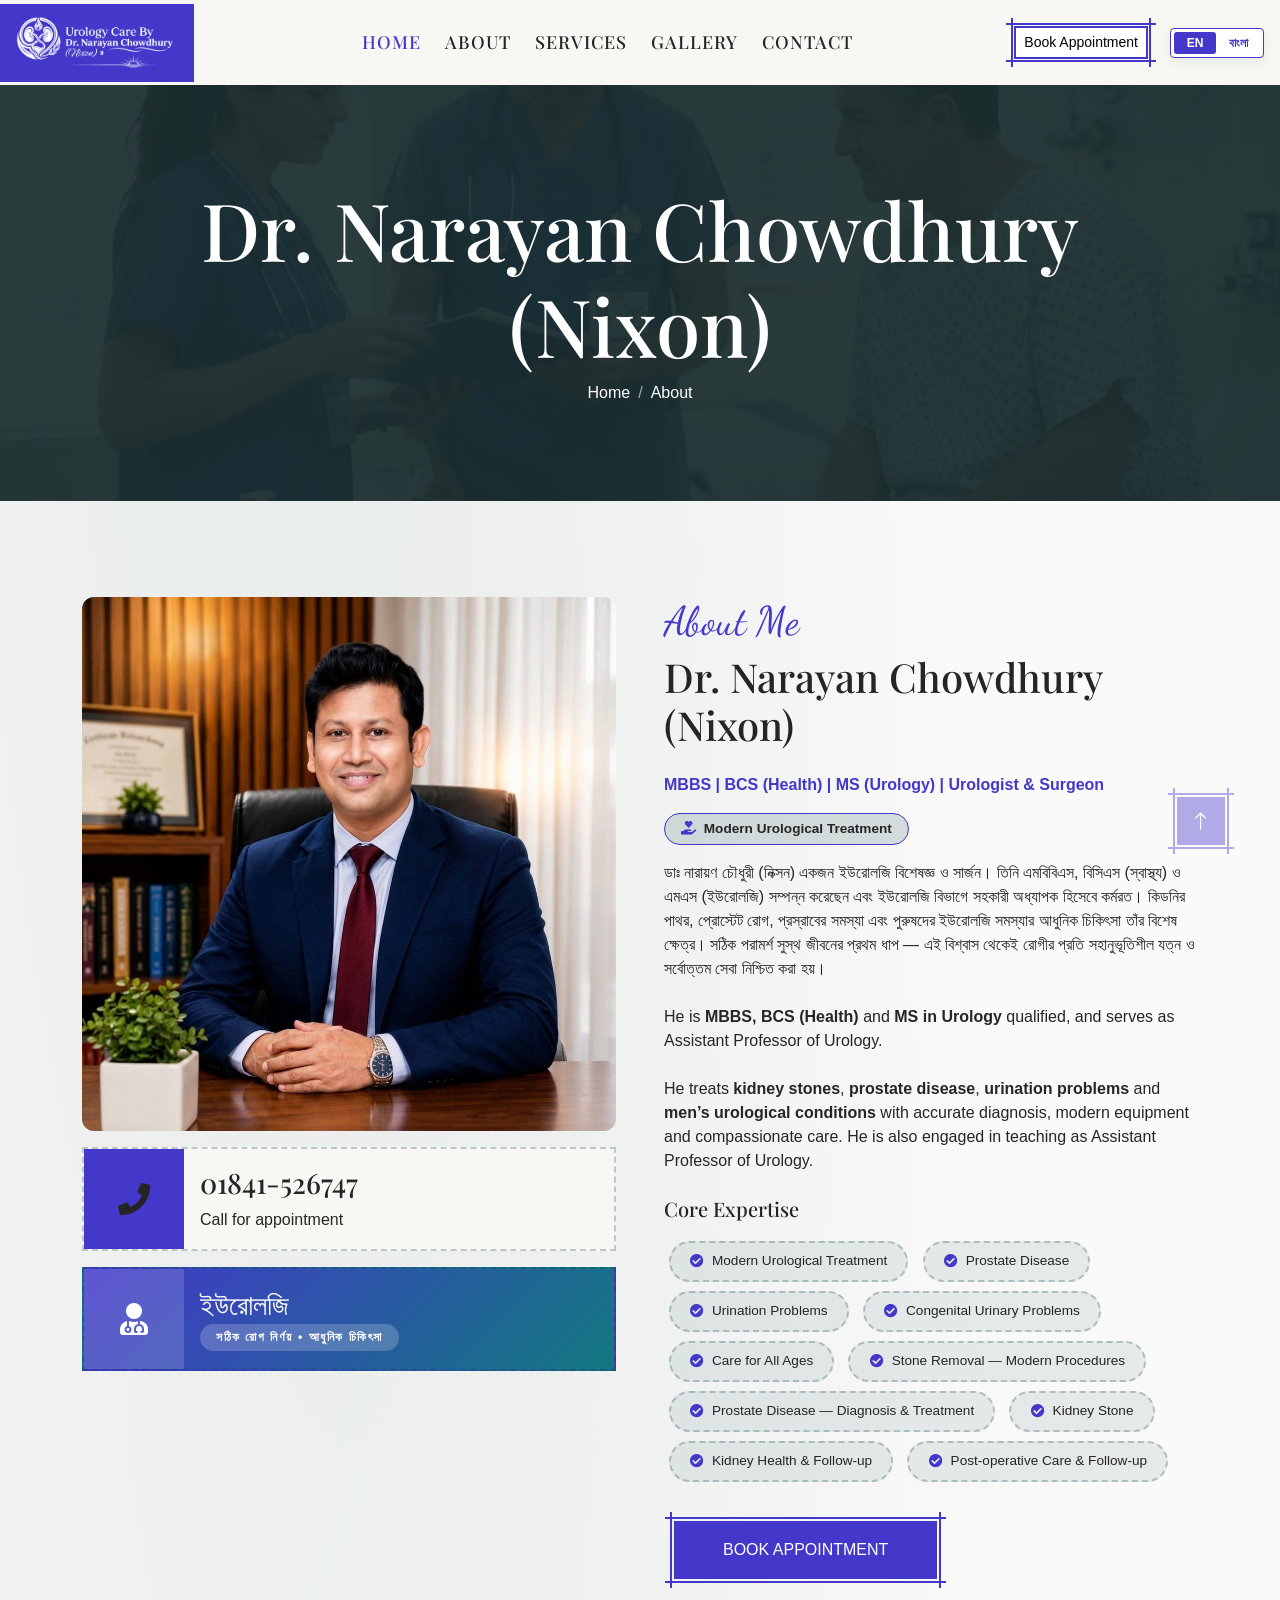
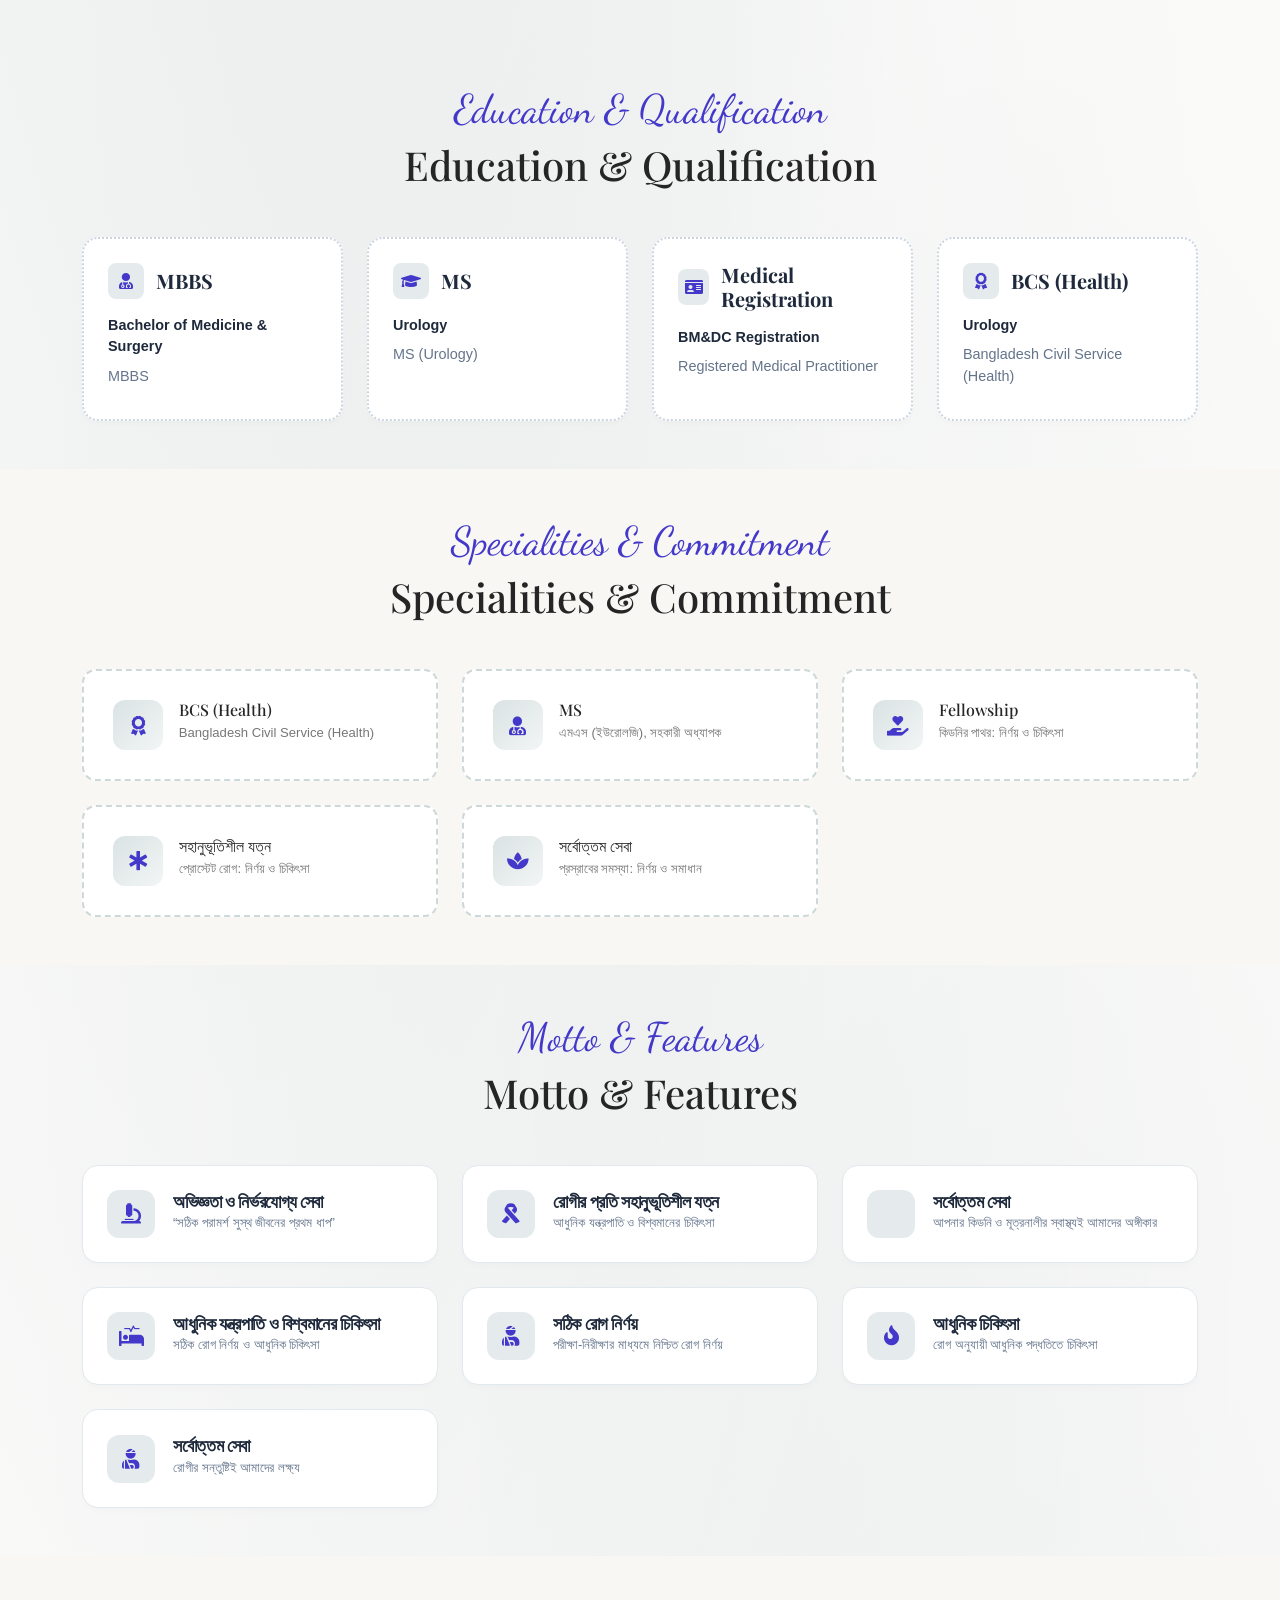
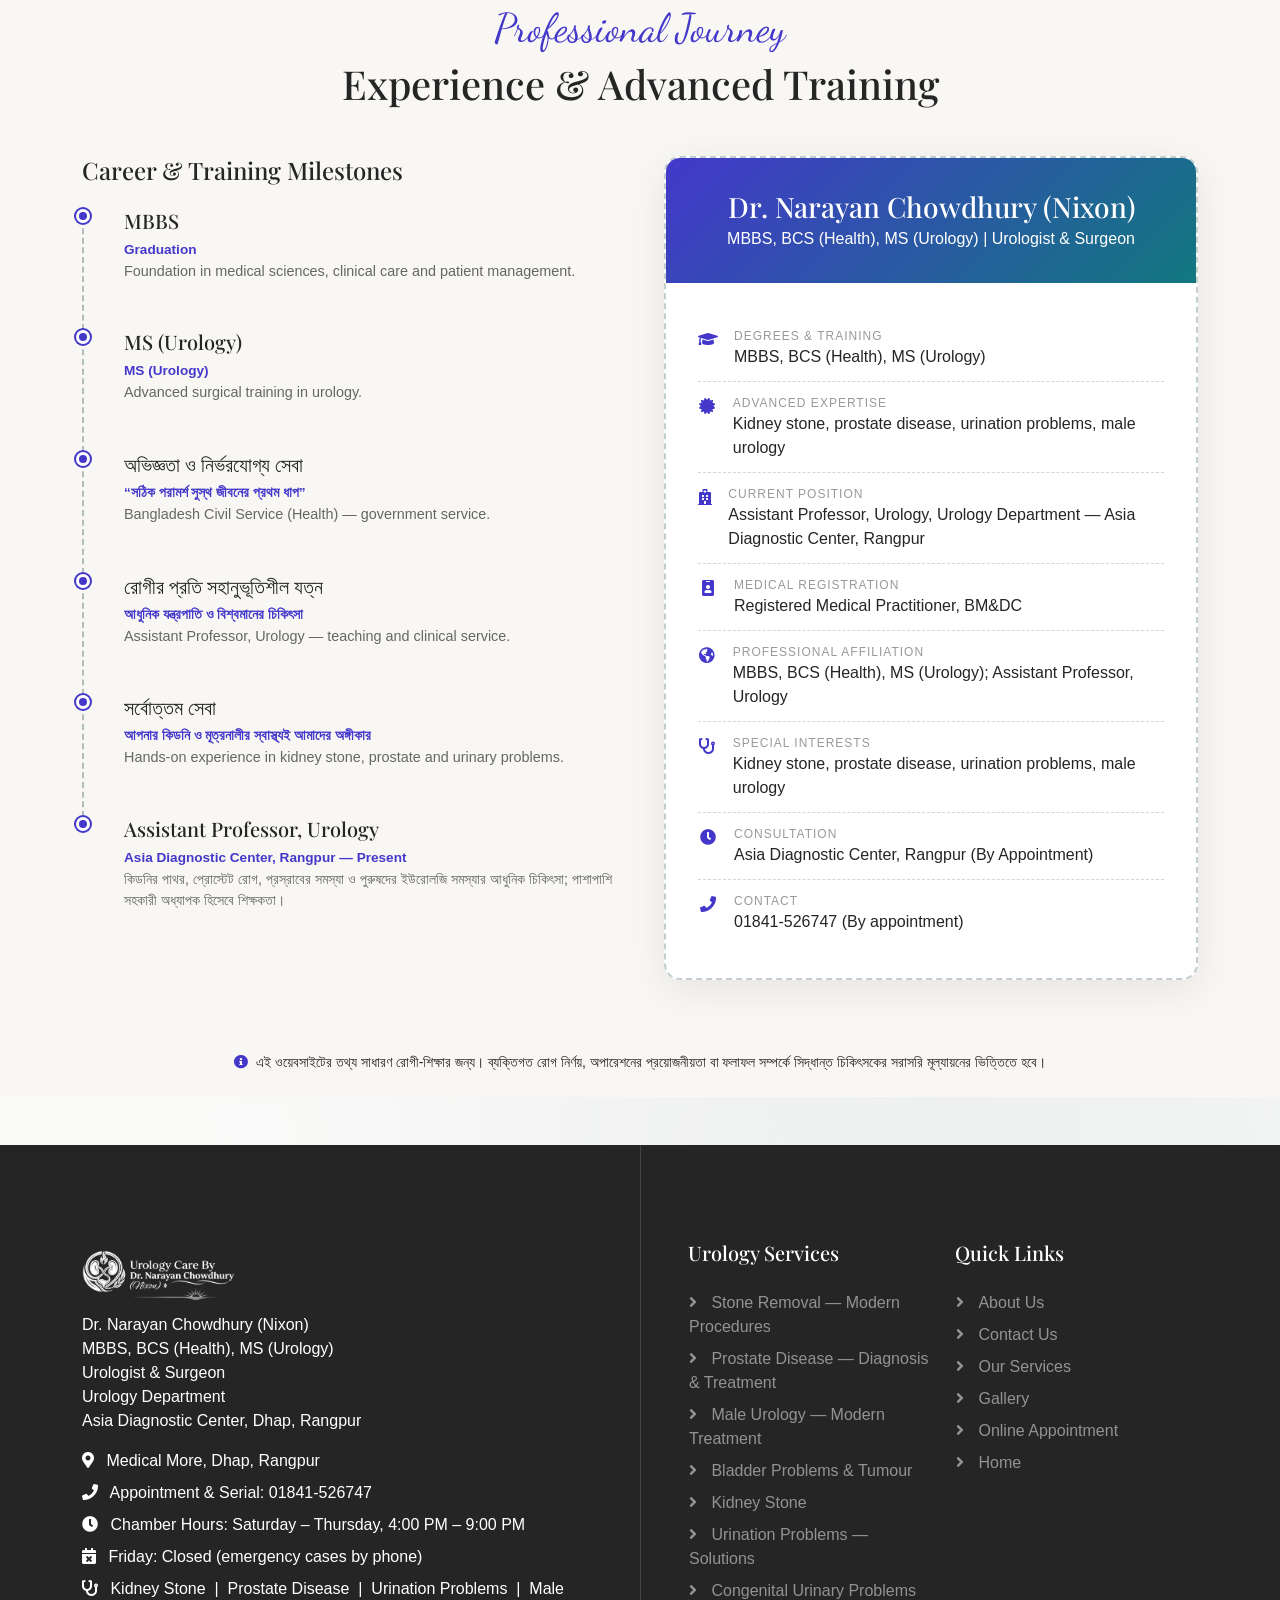
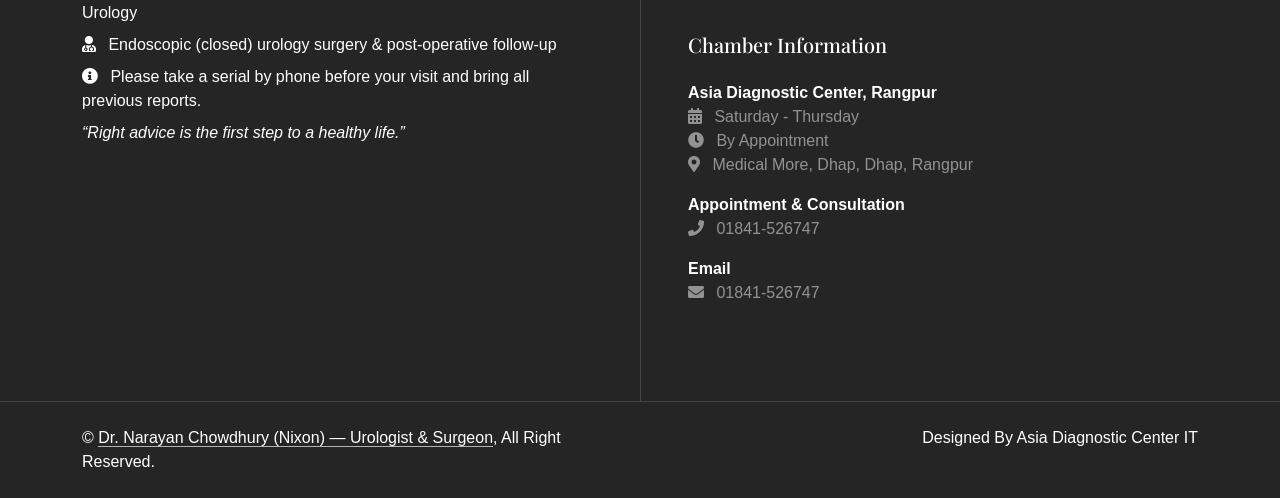
==== commit d23b145a: "Changes" ====
--- a/public/about.html
+++ b/public/about.html
@@ -1,845 +1,679 @@
 <!DOCTYPE html>
+
 <html lang="en">
-
 <head>
-    <meta charset="utf-8">
-    <title>Dr. Narayan Chowdhury (Nixon) | About | Urologist & Surgeon | Rangpur</title>
-    <meta content="width=device-width, initial-scale=1.0" name="viewport">
-    <meta content="ইউরোলজি রংপুর, কিডনির পাথর, প্রোস্টেট, প্রস্রাবের সমস্যা, Urologist Rangpur, Dr Narayan Chowdhury Nixon" name="keywords">
-    <meta content="Dr. Narayan Chowdhury (Nixon) — MBBS, BCS (Health), MS (Urology). Urologist & Surgeon at Asia Diagnostic Center, Dhap, Rangpur. Book an appointment." name="description">
-
-    <link rel="icon" type="image/png" href="/favicon.png">
-
-    <link rel="preconnect" href="https://fonts.googleapis.com">
-    <link rel="preconnect" href="https://fonts.gstatic.com" crossorigin>
-    <link
-        href="https://fonts.googleapis.com/css2?family=Dancing+Script&family=Noto+Sans+Bengali:wght@400;500;600;700&family=Playfair+Display:wght@500;600&family=Work+Sans&display=swap"
-        rel="stylesheet">
-
-    <link href="https://cdnjs.cloudflare.com/ajax/libs/font-awesome/5.10.0/css/all.min.css" rel="stylesheet">
-    <link href="https://cdn.jsdelivr.net/npm/bootstrap-icons@1.4.1/font/bootstrap-icons.css" rel="stylesheet">
-
-    <link href="lib/animate/animate.min.css" rel="stylesheet">
-    <link href="lib/owlcarousel/assets/owl.carousel.min.css" rel="stylesheet">
-
-    <link href="css/bootstrap.min.css" rel="stylesheet">
-    <link href="css/style.css" rel="stylesheet">
-     <link href="about.css" rel="stylesheet">
-      <link href="home.css" rel="stylesheet">
-    
+<meta charset="utf-8"/>
+<title>Dr. Narayan Chowdhury (Nixon) | About | Urologist &amp; Surgeon | Rangpur</title>
+<meta content="width=device-width, initial-scale=1.0" name="viewport"/>
+<meta content="ইউরোলজি রংপুর, কিডনির পাথর, প্রোস্টেট, প্রস্রাবের সমস্যা, Urologist Rangpur, Dr Narayan Chowdhury Nixon" name="keywords"/>
+<meta content="Dr. Narayan Chowdhury (Nixon) — MBBS, BCS (Health), MS (Urology). Urologist &amp; Surgeon at Asia Diagnostic Center, Dhap, Rangpur. Book an appointment." name="description"/>
+<link href="/favicon.png" rel="icon" type="image/png"/>
+<link href="https://fonts.googleapis.com" rel="preconnect"/>
+<link crossorigin="" href="https://fonts.gstatic.com" rel="preconnect"/>
+<link href="https://fonts.googleapis.com/css2?family=Dancing+Script&amp;family=Noto+Sans+Bengali:wght@400;500;600;700&amp;family=Playfair+Display:wght@500;600&amp;family=Work+Sans&amp;display=swap" rel="stylesheet"/>
+<link href="https://cdnjs.cloudflare.com/ajax/libs/font-awesome/5.10.0/css/all.min.css" rel="stylesheet"/>
+<link href="https://cdn.jsdelivr.net/npm/bootstrap-icons@1.4.1/font/bootstrap-icons.css" rel="stylesheet"/>
+<link href="lib/animate/animate.min.css" rel="stylesheet"/>
+<link href="lib/owlcarousel/assets/owl.carousel.min.css" rel="stylesheet"/>
+<link href="css/bootstrap.min.css" rel="stylesheet"/>
+<link href="css/style.css" rel="stylesheet"/>
+<link href="about.css" rel="stylesheet"/>
+<link href="home.css" rel="stylesheet"/>
 </head>
-
 <body>
-
-    <div id="spinner"
-        class="show bg-white position-fixed translate-middle w-100 vh-100 top-50 start-50 d-flex align-items-center justify-content-center">
-        <div class="spinner-grow text-primary" style="width: 3rem; height: 3rem;" role="status">
-            <span class="sr-only">Loading...</span>
-        </div>
-    </div>
-
-    <!-- nav -->
-    <div class="container-fluid bg-light sticky-top p-0">
-        <nav class="navbar navbar-expand-lg navbar-light p-0">
-            <a href="index.html" class="navbar-brand py-2 px-3 me-0 d-flex align-items-center gap-2" style="background: var(--bs-primary);">
-                <img src="img/logo.png" alt="Dr. Narayan Chowdhury (Nixon) logo" style="height:62px;width:auto;">
-            </a>
-            <button type="button" class="navbar-toggler me-4" data-bs-toggle="collapse"
-                data-bs-target="#navbarCollapse">
-                <span class="navbar-toggler-icon"></span>
-            </button>
-            <div class="collapse navbar-collapse p-3" id="navbarCollapse">
-                <div class="navbar-nav mx-auto">
-                    <a href="index.html" class="nav-item nav-link active">Home</a>
-                    <a href="about.html" class="nav-item nav-link">About</a>
-                    <a href="service.html" class="nav-item nav-link">Services</a>
-                    <a href="gallery.html" class="nav-item nav-link">Gallery</a>
-                    <a href="contact.html" class="nav-item nav-link">Contact</a>
-                </div>
-                <a class="btn btn-sm btn-primary" href="contact.html">Book Appointment</a>
-                <div class="language-switcher" role="group" aria-label="Language selector">
-                    <button type="button" class="active" data-language="en" onclick="switchSiteLanguage('en')">EN</button>
-                    <button type="button" data-language="bn" onclick="switchSiteLanguage('bn')">বাংলা</button>
-                </div>
-            </div>
-        </nav>
-    </div>
-    <!-- nav -->
-
-    
-    <!-- Page Header -->
-    <div class="container-fluid page-header py-5 mb-5">
-        <div class="container text-center py-5">
-            <h1 class="display-1 animated slideInLeft">Dr. Narayan Chowdhury (Nixon)</h1>
-            <nav aria-label="breadcrumb">
-                <ol class="breadcrumb justify-content-center animated slideInLeft mb-0">
-                    <li class="breadcrumb-item"><a class="text-primary" href="index.html">Home</a></li>
-                    <li class="breadcrumb-item active" aria-current="page">About</li>
-                </ol>
-            </nav>
-        </div>
-    </div>
-
-    <!-- About Section (Bio + Quick details) -->
-    <div class="container-fluid py-5">
-        <div class="container">
-            <div class="row g-5">
-                <div class="col-lg-6 wow fadeIn" data-wow-delay="0.2s">
-                    <!-- Placeholder surgical image - updated alt -->
-                    <img class="about-img-responsive mb-3" src="img/dr-1.jpg" alt="Dr. Narayan Chowdhury (Nixon) - Urologist & Surgeon">
-                    <div class="d-flex align-items-center bg-light rounded mb-3"
-                        style="border: 2px dashed rgba(8, 63, 67,0.25);">
-                        <div class="btn-square flex-shrink-0 bg-primary" style="width: 100px; height: 100px;">
-                            <i class="fa fa-phone fa-2x text-dark"></i>
-                        </div>
-                        <div class="px-3">
-                            <h3>01841-526747</h3>
-                            <span>Call for appointment</span>
-                        </div>
-                    </div>
-                    <div class="d-flex align-items-center rounded"
-                        style="border: 2px dashed rgba(8, 63, 67,0.25); background: linear-gradient(135deg, var(--bs-primary), #12787F);">
-                        <div class="d-flex align-items-center justify-content-center flex-shrink-0" style="width: 100px; height: 100px; background: rgba(255,255,255,0.15);">
-                            <i class="fas fa-user-md fa-2x text-white"></i>
-                        </div>
-                        <div class="px-3">
-                            <h3 class="text-white mb-0">ইউরোলজি</h3>
-                            <span class="d-inline-block mt-1 px-3 py-1 rounded-pill" style="background: rgba(255,255,255,0.2); color: #fff; font-size: 0.78rem; font-weight: 700; letter-spacing: 1.5px; text-transform: uppercase;">সঠিক রোগ নির্ণয় • আধুনিক চিকিৎসা</span>
-                        </div>
-                    </div>
-                </div>
-                <div class="col-lg-6 wow fadeIn" data-wow-delay="0.5s">
-                    <h1 class="font-dancing-script text-primary">About Me</h1>
-                    <h1 class="mb-4">Dr. Narayan Chowdhury (Nixon)</h1>
-                    <p class="text-primary fw-bold mb-3">MBBS | BCS (Health) | MS (Urology) | Urologist & Surgeon</p>
-                    <span class="badge rounded-pill text-dark px-3 py-2 mb-3"
-                        style="background: rgba(8, 63, 67,0.15); border: 1.5px solid var(--bs-primary); font-size: 0.85rem;"><i
-                            class="fas fa-hand-holding-heart me-1" style="color: var(--bs-primary);"></i> Modern Urological Treatment</span>
-                    <p class="mb-4">ডাঃ নারায়ণ চৌধুরী (নিক্সন) একজন ইউরোলজি বিশেষজ্ঞ ও সার্জন। তিনি এমবিবিএস, বিসিএস (স্বাস্থ্য) ও এমএস (ইউরোলজি) সম্পন্ন করেছেন এবং ইউরোলজি বিভাগে সহকারী অধ্যাপক হিসেবে কর্মরত। কিডনির পাথর, প্রোস্টেট রোগ, প্রস্রাবের সমস্যা এবং পুরুষদের ইউরোলজি সমস্যার আধুনিক চিকিৎসা তাঁর বিশেষ ক্ষেত্র। সঠিক পরামর্শ সুস্থ জীবনের প্রথম ধাপ — এই বিশ্বাস থেকেই রোগীর প্রতি সহানুভূতিশীল যত্ন ও সর্বোত্তম সেবা নিশ্চিত করা হয়।</p>
-                    <p class="mb-4">He is <strong>MBBS, BCS (Health)</strong> and <strong>MS in Urology</strong> qualified, and serves as Assistant Professor of Urology.</p>
-                    <p class="mb-4">He treats <strong>kidney stones</strong>, <strong>prostate disease</strong>, <strong>urination problems</strong> and <strong>men’s urological conditions</strong> with accurate diagnosis, modern equipment and compassionate care. He is also engaged in teaching as Assistant Professor of Urology.</p>
-
-                    <div class="mb-4">
-                        <h5 class="mb-3" style="font-family: 'Playfair Display', serif;">Core Expertise</h5>
-                        <div class="credential-pill"><i class="fas fa-check-circle"></i> Modern Urological Treatment</div>
-                        <div class="credential-pill"><i class="fas fa-check-circle"></i> Prostate Disease</div>
-                        <div class="credential-pill"><i class="fas fa-check-circle"></i> Urination Problems</div>
-                        <div class="credential-pill"><i class="fas fa-check-circle"></i> Congenital Urinary Problems</div>
-                        <div class="credential-pill"><i class="fas fa-check-circle"></i> Care for All Ages</div>
-                        <div class="credential-pill"><i class="fas fa-check-circle"></i> Stone Removal — Modern Procedures</div>
-                        <div class="credential-pill"><i class="fas fa-check-circle"></i> Prostate Disease — Diagnosis & Treatment</div>
-                        <div class="credential-pill"><i class="fas fa-check-circle"></i> Kidney Stone</div>
-                        <div class="credential-pill"><i class="fas fa-check-circle"></i> Kidney Health & Follow-up</div>
-                        <div class="credential-pill"><i class="fas fa-check-circle"></i> Post-operative Care & Follow-up</div>
-                    </div>
-
-                    <a class="btn btn-primary text-uppercase px-5 py-3" href="contact.html">Book Appointment</a>
-                </div>
-            </div>
-        </div>
-    </div>
-
-   <!-- qualifications -->
-
+<div class="show bg-white position-fixed translate-middle w-100 vh-100 top-50 start-50 d-flex align-items-center justify-content-center" id="spinner">
+<div class="spinner-grow text-primary" role="status" style="width: 3rem; height: 3rem;">
+<span class="sr-only">Loading...</span>
+</div>
+</div>
+<!-- nav -->
+<div class="container-fluid bg-light sticky-top p-0">
+<nav class="navbar navbar-expand-lg navbar-light p-0">
+<a class="navbar-brand py-2 px-3 me-0 d-flex align-items-center gap-2" href="index.html" style="background: var(--bs-primary);">
+<img alt="Dr. Narayan Chowdhury (Nixon) logo" src="img/logo.png" style="height:62px;width:auto;"/>
+</a>
+<button class="navbar-toggler me-4" data-bs-target="#navbarCollapse" data-bs-toggle="collapse" type="button">
+<span class="navbar-toggler-icon"></span>
+</button>
+<div class="collapse navbar-collapse p-3" id="navbarCollapse">
+<div class="navbar-nav mx-auto">
+<a class="nav-item nav-link active" href="index.html">Home</a>
+<a class="nav-item nav-link" href="about.html">About</a>
+<a class="nav-item nav-link" href="service.html">Services</a>
+<a class="nav-item nav-link" href="gallery.html">Gallery</a>
+<a class="nav-item nav-link" href="contact.html">Contact</a>
+</div>
+<a class="btn btn-sm btn-primary" href="contact.html">Book Appointment</a>
+<div aria-label="Language selector" class="language-switcher" role="group">
+<button class="active" data-language="en" onclick="switchSiteLanguage('en')" type="button">EN</button>
+<button data-language="bn" onclick="switchSiteLanguage('bn')" type="button">বাংলা</button>
+</div>
+</div>
+</nav>
+</div>
+<!-- nav -->
+<!-- Page Header -->
+<div class="container-fluid page-header py-5 mb-5">
+<div class="container text-center py-5">
+<h1 class="display-1 animated slideInLeft">Dr. Narayan Chowdhury (Nixon)</h1>
+<nav aria-label="breadcrumb">
+<ol class="breadcrumb justify-content-center animated slideInLeft mb-0">
+<li class="breadcrumb-item"><a class="text-primary" href="index.html">Home</a></li>
+<li aria-current="page" class="breadcrumb-item active">About</li>
+</ol>
+</nav>
+</div>
+</div>
+<!-- About Section (Bio + Quick details) -->
 <div class="container-fluid py-5">
-    <div class="container">
-
-    <div class="text-center mb-5 wow fadeIn" data-wow-delay="0.1s">
-        <h1 class="font-dancing-script text-primary">Education & Qualification</h1>
-        <h1 class="mb-3">Education & Qualification</h1>
-    </div>
-
-    <div class="row g-4">
-
-        <!-- 1. MBBS -->
-        <div class="col-md-6 col-lg-3 wow fadeIn" data-wow-delay="0.1s">
-            <div class="cred-custom-card">
-
-                <div class="cred-icon-title">
-                    <div class="cred-icon-box">
-                        <i class="fas fa-user-md"></i>
-                    </div>
-
-                    <h5 class="cred-title">
+<div class="container">
+<div class="row g-5">
+<div class="col-lg-6 wow fadeIn" data-wow-delay="0.2s">
+<!-- Placeholder surgical image - updated alt -->
+<img alt="Dr. Narayan Chowdhury (Nixon) - Urologist &amp; Surgeon" class="about-img-responsive mb-3" src="img/dr-1.jpg"/>
+<div class="d-flex align-items-center bg-light rounded mb-3" style="border: 2px dashed rgba(8, 63, 67,0.25);">
+<div class="btn-square flex-shrink-0 bg-primary" style="width: 100px; height: 100px;">
+<i class="fa fa-phone fa-2x text-dark"></i>
+</div>
+<div class="px-3">
+<h3>01841-526747</h3>
+<span>Call for appointment</span>
+</div>
+</div>
+<div class="d-flex align-items-center rounded" style="border: 2px dashed rgba(8, 63, 67,0.25); background: linear-gradient(135deg, var(--bs-primary), #12787F);">
+<div class="d-flex align-items-center justify-content-center flex-shrink-0" style="width: 100px; height: 100px; background: rgba(255,255,255,0.15);">
+<i class="fas fa-user-md fa-2x text-white"></i>
+</div>
+<div class="px-3">
+<h3 class="text-white mb-0">ইউরোলজি</h3>
+<span class="d-inline-block mt-1 px-3 py-1 rounded-pill" style="background: rgba(255,255,255,0.2); color: #fff; font-size: 0.78rem; font-weight: 700; letter-spacing: 1.5px; text-transform: uppercase;">সঠিক রোগ নির্ণয় • আধুনিক চিকিৎসা</span>
+</div>
+</div>
+</div>
+<div class="col-lg-6 wow fadeIn" data-wow-delay="0.5s">
+<h1 class="font-dancing-script text-primary">About Me</h1>
+<h1 class="mb-4">Dr. Narayan Chowdhury (Nixon)</h1>
+<p class="text-primary fw-bold mb-3">MBBS | BCS (Health) | MS (Urology) | Urologist &amp; Surgeon</p>
+<span class="badge rounded-pill text-dark px-3 py-2 mb-3" style="background: rgba(8, 63, 67,0.15); border: 1.5px solid var(--bs-primary); font-size: 0.85rem;"><i class="fas fa-hand-holding-heart me-1" style="color: var(--bs-primary);"></i> Modern Urological Treatment</span>
+<p class="mb-4">ডাঃ নারায়ণ চৌধুরী (নিক্সন) একজন ইউরোলজি বিশেষজ্ঞ ও সার্জন। তিনি এমবিবিএস, বিসিএস (স্বাস্থ্য) ও এমএস (ইউরোলজি) সম্পন্ন করেছেন এবং ইউরোলজি বিভাগে সহকারী অধ্যাপক হিসেবে কর্মরত। কিডনির পাথর, প্রোস্টেট রোগ, প্রস্রাবের সমস্যা এবং পুরুষদের ইউরোলজি সমস্যার আধুনিক চিকিৎসা তাঁর বিশেষ ক্ষেত্র। সঠিক পরামর্শ সুস্থ জীবনের প্রথম ধাপ — এই বিশ্বাস থেকেই রোগীর প্রতি সহানুভূতিশীল যত্ন ও সর্বোত্তম সেবা নিশ্চিত করা হয়।</p>
+<p class="mb-4">He is <strong>MBBS, BCS (Health)</strong> and <strong>MS in Urology</strong> qualified, and serves as Assistant Professor of Urology.</p>
+<p class="mb-4">He treats <strong>kidney stones</strong>, <strong>prostate disease</strong>, <strong>urination problems</strong> and <strong>men’s urological conditions</strong> with accurate diagnosis, modern equipment and compassionate care. He is also engaged in teaching as Assistant Professor of Urology.</p>
+<div class="mb-4">
+<h5 class="mb-3" style="font-family: 'Playfair Display', serif;">Core Expertise</h5>
+<div class="credential-pill"><i class="fas fa-check-circle"></i> Modern Urological Treatment</div>
+<div class="credential-pill"><i class="fas fa-check-circle"></i> Prostate Disease</div>
+<div class="credential-pill"><i class="fas fa-check-circle"></i> Urination Problems</div>
+<div class="credential-pill"><i class="fas fa-check-circle"></i> Congenital Urinary Problems</div>
+<div class="credential-pill"><i class="fas fa-check-circle"></i> Care for All Ages</div>
+<div class="credential-pill"><i class="fas fa-check-circle"></i> Stone Removal — Modern Procedures</div>
+<div class="credential-pill"><i class="fas fa-check-circle"></i> Prostate Disease — Diagnosis &amp; Treatment</div>
+<div class="credential-pill"><i class="fas fa-check-circle"></i> Kidney Stone</div>
+<div class="credential-pill"><i class="fas fa-check-circle"></i> Kidney Health &amp; Follow-up</div>
+<div class="credential-pill"><i class="fas fa-check-circle"></i> Post-operative Care &amp; Follow-up</div>
+</div>
+<a class="btn btn-primary text-uppercase px-5 py-3" href="contact.html">Book Appointment</a>
+</div>
+</div>
+</div>
+</div>
+<!-- qualifications -->
+<div class="container-fluid py-5">
+<div class="container">
+<div class="text-center mb-5 wow fadeIn" data-wow-delay="0.1s">
+<h1 class="font-dancing-script text-primary">Education &amp; Qualification</h1>
+<h1 class="mb-3">Education &amp; Qualification</h1>
+</div>
+<div class="row g-4">
+<!-- 1. MBBS -->
+<div class="col-md-6 col-lg-3 wow fadeIn" data-wow-delay="0.1s">
+<div class="cred-custom-card">
+<div class="cred-icon-title">
+<div class="cred-icon-box">
+<i class="fas fa-user-md"></i>
+</div>
+<h5 class="cred-title">
                         MBBS
                     </h5>
-                </div>
-
-                <div class="cred-body">
-                    <p>
-                        <strong>Bachelor of Medicine & Surgery</strong>
-                    </p>
-
-                    <p>
+</div>
+<div class="cred-body">
+<p>
+<strong>Bachelor of Medicine &amp; Surgery</strong>
+</p>
+<p>
                         MBBS
                     </p>
-                </div>
-
-            </div>
-        </div>
-
-
-        <!-- 2. MS CVTS -->
-        <div class="col-md-6 col-lg-3 wow fadeIn" data-wow-delay="0.2s">
-            <div class="cred-custom-card">
-
-                <div class="cred-icon-title">
-                    <div class="cred-icon-box">
-                        <i class="fas fa-graduation-cap"></i>
-                    </div>
-
-                    <h5 class="cred-title">
+</div>
+</div>
+</div>
+<!-- 2. MS CVTS -->
+<div class="col-md-6 col-lg-3 wow fadeIn" data-wow-delay="0.2s">
+<div class="cred-custom-card">
+<div class="cred-icon-title">
+<div class="cred-icon-box">
+<i class="fas fa-graduation-cap"></i>
+</div>
+<h5 class="cred-title">
                         MS
                     </h5>
-                </div>
-
-                <div class="cred-body">
-                    <p>
-                        <strong>Urology</strong>
-                    </p>
-
-                    <p>
+</div>
+<div class="cred-body">
+<p>
+<strong>Urology</strong>
+</p>
+<p>
                         MS (Urology)
                     </p>
-                </div>
-
-            </div>
-        </div>
-
-
-        <!-- 3. Medical Registration -->
-        <div class="col-md-6 col-lg-3 wow fadeIn" data-wow-delay="0.3s">
-            <div class="cred-custom-card">
-
-                <div class="cred-icon-title">
-                    <div class="cred-icon-box">
-                        <i class="fas fa-id-card"></i>
-                    </div>
-
-                    <h5 class="cred-title">
+</div>
+</div>
+</div>
+<!-- 3. Medical Registration -->
+<div class="col-md-6 col-lg-3 wow fadeIn" data-wow-delay="0.3s">
+<div class="cred-custom-card">
+<div class="cred-icon-title">
+<div class="cred-icon-box">
+<i class="fas fa-id-card"></i>
+</div>
+<h5 class="cred-title">
                         Medical Registration
                     </h5>
-                </div>
-
-                <div class="cred-body">
-                    <p>
-                        <strong>BM&DC Registration</strong>
-                    </p>
-
-                    <p>
+</div>
+<div class="cred-body">
+<p>
+<strong>BM&amp;DC Registration</strong>
+</p>
+<p>
                         Registered Medical Practitioner
                     </p>
-                </div>
-
-            </div>
-        </div>
-
-
-        <!-- 4. FCPS -->
-        <div class="col-md-6 col-lg-3 wow fadeIn" data-wow-delay="0.4s">
-            <div class="cred-custom-card">
-
-                <div class="cred-icon-title">
-                    <div class="cred-icon-box">
-                        <i class="fas fa-award"></i>
-                    </div>
-
-                    <h5 class="cred-title">
+</div>
+</div>
+</div>
+<!-- 4. FCPS -->
+<div class="col-md-6 col-lg-3 wow fadeIn" data-wow-delay="0.4s">
+<div class="cred-custom-card">
+<div class="cred-icon-title">
+<div class="cred-icon-box">
+<i class="fas fa-award"></i>
+</div>
+<h5 class="cred-title">
                         BCS (Health)
                     </h5>
-                </div>
-
-                <div class="cred-body">
-                    <p>
-                        <strong>Urology</strong>
-                    </p>
-
-                    <p>
+</div>
+<div class="cred-body">
+<p>
+<strong>Urology</strong>
+</p>
+<p>
                         Bangladesh Civil Service (Health)
                     </p>
-                </div>
-
-            </div>
-        </div>
-
-    </div>
-</div>
-
-
-</div>
-
+</div>
+</div>
+</div>
+</div>
+</div>
+</div>
 <!-- credentials -->
-
 <div class="container-fluid py-5 bg-light">
-    <div class="container">
-
-
-    <div class="text-center mb-5 wow fadeIn" data-wow-delay="0.1s">
-        <h1 class="font-dancing-script text-primary">Specialities & Commitment</h1>
-        <h1 class="mb-3">Specialities & Commitment</h1>
-    </div>
-
-    <div class="row g-4">
-
-        <!-- FCPS -->
-        <div class="col-md-6 col-lg-4 wow fadeIn">
-            <div class="qual-card">
-                <div class="qual-icon">
-                    <i class="fas fa-award"></i>
-                </div>
-                <div>
-                    <h6>BCS (Health)</h6>
-                    <p>Bangladesh Civil Service (Health)</p>
-                </div>
-            </div>
-        </div>
-
-        <!-- FACS -->
-        <div class="col-md-6 col-lg-4 wow fadeIn">
-            <div class="qual-card">
-                <div class="qual-icon">
-                    <i class="fas fa-user-md"></i>
-                </div>
-                <div>
-                    <h6>MS</h6>
-                    <p>এমএস (ইউরোলজি), সহকারী অধ্যাপক</p>
-                </div>
-            </div>
-        </div>
-
-        <!-- Fortis Escorts -->
-        <div class="col-md-6 col-lg-4 wow fadeIn">
-            <div class="qual-card">
-                <div class="qual-icon">
-                    <i class="fas fa-hand-holding-heart"></i>
-                </div>
-                <div>
-                    <h6>Fellowship</h6>
-                    <p>কিডনির পাথর: নির্ণয় ও চিকিৎসা</p>
-                </div>
-            </div>
-        </div>
-
-        <!-- Seoul -->
-        <div class="col-md-6 col-lg-4 wow fadeIn">
-            <div class="qual-card">
-                <div class="qual-icon">
-                    <i class="fas fa-star-of-life"></i>
-                </div>
-                <div>
-                    <h6>সহানুভূতিশীল যত্ন</h6>
-                    <p>প্রোস্টেট রোগ: নির্ণয় ও চিকিৎসা</p>
-                </div>
-            </div>
-        </div>
-
-        <!-- IJN -->
-        <div class="col-md-6 col-lg-4 wow fadeIn">
-            <div class="qual-card">
-                <div class="qual-icon">
-                    <i class="fas fa-spa"></i>
-                </div>
-                <div>
-                    <h6>সর্বোত্তম সেবা</h6>
-                    <p>প্রস্রাবের সমস্যা: নির্ণয় ও সমাধান</p>
-                </div>
-            </div>
-        </div>
-
-    </div>
-</div>
-
-
-</div>
-
+<div class="container">
+<div class="text-center mb-5 wow fadeIn" data-wow-delay="0.1s">
+<h1 class="font-dancing-script text-primary">Specialities &amp; Commitment</h1>
+<h1 class="mb-3">Specialities &amp; Commitment</h1>
+</div>
+<div class="row g-4">
+<!-- FCPS -->
+<div class="col-md-6 col-lg-4 wow fadeIn">
+<div class="qual-card">
+<div class="qual-icon">
+<i class="fas fa-award"></i>
+</div>
+<div>
+<h6>BCS (Health)</h6>
+<p>Bangladesh Civil Service (Health)</p>
+</div>
+</div>
+</div>
+<!-- FACS -->
+<div class="col-md-6 col-lg-4 wow fadeIn">
+<div class="qual-card">
+<div class="qual-icon">
+<i class="fas fa-user-md"></i>
+</div>
+<div>
+<h6>MS</h6>
+<p>এমএস (ইউরোলজি), সহকারী অধ্যাপক</p>
+</div>
+</div>
+</div>
+<!-- Fortis Escorts -->
+<div class="col-md-6 col-lg-4 wow fadeIn">
+<div class="qual-card">
+<div class="qual-icon">
+<i class="fas fa-hand-holding-heart"></i>
+</div>
+<div>
+<h6>Fellowship</h6>
+<p>কিডনির পাথর: নির্ণয় ও চিকিৎসা</p>
+</div>
+</div>
+</div>
+<!-- Seoul -->
+<div class="col-md-6 col-lg-4 wow fadeIn">
+<div class="qual-card">
+<div class="qual-icon">
+<i class="fas fa-star-of-life"></i>
+</div>
+<div>
+<h6>সহানুভূতিশীল যত্ন</h6>
+<p>প্রোস্টেট রোগ: নির্ণয় ও চিকিৎসা</p>
+</div>
+</div>
+</div>
+<!-- IJN -->
+<div class="col-md-6 col-lg-4 wow fadeIn">
+<div class="qual-card">
+<div class="qual-icon">
+<i class="fas fa-spa"></i>
+</div>
+<div>
+<h6>সর্বোত্তম সেবা</h6>
+<p>প্রস্রাবের সমস্যা: নির্ণয় ও সমাধান</p>
+</div>
+</div>
+</div>
+</div>
+</div>
+</div>
 <!-- Motto & Features -->
-
 <div class="container-fluid py-5">
-    <div class="container">
-
-    <div class="text-center mb-5 wow fadeIn" data-wow-delay="0.1s">
-        <h1 class="font-dancing-script text-primary">Motto & Features</h1>
-        <h1 class="mb-3">Motto & Features</h1>
-    </div>
-
-    <div class="row g-4">
-
-        <!-- Fortis Escorts Hospital -->
-        <div class="col-md-6 col-lg-4 wow fadeIn" data-wow-delay="0.1s">
-            <div class="membership-card">
-                <div class="membership-icon">
-                    <i class="fas fa-microscope"></i>
-                </div>
-                <div class="membership-body">
-                    <h5 class="membership-org">অভিজ্ঞতা ও নির্ভরযোগ্য সেবা</h5>
-                    <p class="membership-name">“সঠিক পরামর্শ সুস্থ জীবনের প্রথম ধাপ”</p>
-                </div>
-            </div>
-        </div>
-
-        <!-- Seoul National University Hospital -->
-        <div class="col-md-6 col-lg-4 wow fadeIn" data-wow-delay="0.2s">
-            <div class="membership-card">
-                <div class="membership-icon">
-                    <i class="fas fa-ribbon"></i>
-                </div>
-                <div class="membership-body">
-                    <h5 class="membership-org">রোগীর প্রতি সহানুভূতিশীল যত্ন</h5>
-                    <p class="membership-name">আধুনিক যন্ত্রপাতি ও বিশ্বমানের চিকিৎসা</p>
-                </div>
-            </div>
-        </div>
-
-        <!-- Commitment -->
-        <div class="col-md-6 col-lg-4 wow fadeIn" data-wow-delay="0.3s">
-            <div class="membership-card">
-                <div class="membership-icon">
-                    <i class="fas fa-hand"></i>
-                </div>
-                <div class="membership-body">
-                    <h5 class="membership-org">সর্বোত্তম সেবা</h5>
-                    <p class="membership-name">আপনার কিডনি ও মূত্রনালীর স্বাস্থ্যই আমাদের অঙ্গীকার</p>
-                </div>
-            </div>
-        </div>
-
-        <!-- Motto -->
-        <div class="col-md-6 col-lg-4 wow fadeIn" data-wow-delay="0.4s">
-            <div class="membership-card">
-                <div class="membership-icon">
-                    <i class="fas fa-procedures"></i>
-                </div>
-                <div class="membership-body">
-                    <h5 class="membership-org">আধুনিক যন্ত্রপাতি ও বিশ্বমানের চিকিৎসা</h5>
-                    <p class="membership-name">সঠিক রোগ নির্ণয় ও আধুনিক চিকিৎসা</p>
-                </div>
-            </div>
-        </div>
-
-        <!-- Feature -->
-        <div class="col-md-6 col-lg-4 wow fadeIn" data-wow-delay="0.5s">
-            <div class="membership-card">
-                <div class="membership-icon">
-                    <i class="fas fa-user-injured"></i>
-                </div>
-                <div class="membership-body">
-                    <h5 class="membership-org">সঠিক রোগ নির্ণয়</h5>
-                    <p class="membership-name">পরীক্ষা-নিরীক্ষার মাধ্যমে নিশ্চিত রোগ নির্ণয়</p>
-                </div>
-            </div>
-        </div>
-
-        <!-- Research: Right Vertical Infra-axillary -->
-        <div class="col-md-6 col-lg-4 wow fadeIn" data-wow-delay="0.6s">
-            <div class="membership-card">
-                <div class="membership-icon">
-                    <i class="fas fa-fire"></i>
-                </div>
-                <div class="membership-body">
-                    <h5 class="membership-org">আধুনিক চিকিৎসা</h5>
-                    <p class="membership-name">রোগ অনুযায়ী আধুনিক পদ্ধতিতে চিকিৎসা</p>
-                </div>
-            </div>
-        </div>
-
-        <!-- Feature -->
-        <div class="col-md-6 col-lg-4 wow fadeIn" data-wow-delay="0.7s">
-            <div class="membership-card">
-                <div class="membership-icon">
-                    <i class="fas fa-user-injured"></i>
-                </div>
-                <div class="membership-body">
-                    <h5 class="membership-org">সর্বোত্তম সেবা</h5>
-                    <p class="membership-name">রোগীর সন্তুষ্টিই আমাদের লক্ষ্য</p>
-                </div>
-    </div>
-</div>
-
-
-</div>
-</div>
-</div>
-</div>
-
-
-
-    <!-- Professional Journey + Profile Card (right side) -->
-    <div class="container-fluid py-5 bg-light">
-        <div class="container">
-            <div class="text-center mb-5 wow fadeIn" data-wow-delay="0.1s">
-                <h1 class="font-dancing-script text-primary">Professional Journey</h1>
-                <h1 class="mb-3">Experience & Advanced Training</h1>
-            </div>
-            <div class="row g-5">
-                <div class="col-lg-6 wow fadeIn" data-wow-delay="0.2s">
-                    <h4 class="mb-4" style="font-family: 'Playfair Display', serif;">Career & Training Milestones</h4>
-                    <div class="timeline-item">
-                        <h5>MBBS</h5>
-                        <span class="text-primary">Graduation</span>
-                        <p>Foundation in medical sciences, clinical care and patient management.</p>
-                    </div>
-                    <div class="timeline-item">
-                        <h5>MS (Urology)</h5>
-                        <span class="text-primary">MS (Urology)</span>
-                        <p>Advanced surgical training in urology.</p>
-                    </div>
-                    <div class="timeline-item">
-                        <h5>অভিজ্ঞতা ও নির্ভরযোগ্য সেবা</h5>
-                        <span class="text-primary">“সঠিক পরামর্শ সুস্থ জীবনের প্রথম ধাপ”</span>
-                        <p>Bangladesh Civil Service (Health) — government service.</p>
-                    </div>
-                    <div class="timeline-item">
-                        <h5>রোগীর প্রতি সহানুভূতিশীল যত্ন</h5>
-                        <span class="text-primary">আধুনিক যন্ত্রপাতি ও বিশ্বমানের চিকিৎসা</span>
-                        <p>Assistant Professor, Urology — teaching and clinical service.</p>
-                    </div>
-                    <div class="timeline-item">
-                        <h5>সর্বোত্তম সেবা</h5>
-                        <span class="text-primary">আপনার কিডনি ও মূত্রনালীর স্বাস্থ্যই আমাদের অঙ্গীকার</span>
-                        <p>Hands-on experience in kidney stone, prostate and urinary problems.</p>
-                    </div>
-                    <div class="timeline-item">
-                        <h5>Assistant Professor, Urology</h5>
-                        <span class="text-primary">Asia Diagnostic Center, Rangpur — Present</span>
-                        <p>কিডনির পাথর, প্রোস্টেট রোগ, প্রস্রাবের সমস্যা ও পুরুষদের ইউরোলজি সমস্যার আধুনিক চিকিৎসা; পাশাপাশি সহকারী অধ্যাপক হিসেবে শিক্ষকতা।</p>
-                    </div>
-                </div>
-
-                <div class="col-lg-6 wow fadeIn" data-wow-delay="0.4s">
-                    <div class="profile-card">
-                        <div class="profile-card-header">
-                            <h3>Dr. Narayan Chowdhury (Nixon)</h3>
-                            <p class="mb-0">MBBS, BCS (Health), MS (Urology) | Urologist & Surgeon</p>
-                        </div>
-                        <div class="profile-card-body">
-                            <div class="profile-detail">
-                                <i class="fas fa-graduation-cap"></i>
-                                <div>
-                                    <p class="label">Degrees & Training</p>
-                                    <p class="value">MBBS, BCS (Health), MS (Urology)</p>
-                                </div>
-                            </div>
-                            <div class="profile-detail">
-                                <i class="fas fa-certificate"></i>
-                                <div>
-                                    <p class="label">Advanced Expertise</p>
-                                    <p class="value">Kidney stone, prostate disease, urination problems, male urology</p>
-                                </div>
-                            </div>
-                            <div class="profile-detail">
-                                <i class="fas fa-hospital"></i>
-                                <div>
-                                    <p class="label">Current Position</p>
-                                    <p class="value">Assistant Professor, Urology, Urology Department — Asia Diagnostic Center, Rangpur</p>
-                                </div>
-                            </div>
-                            <div class="profile-detail">
-                                <i class="fas fa-id-badge"></i>
-                                <div>
-                                    <p class="label">Medical Registration</p>
-                                    <p class="value">Registered Medical Practitioner, BM&DC</p>
-                                </div>
-                            </div>
-                            <div class="profile-detail">
-                                <i class="fas fa-globe-americas"></i>
-                                <div>
-                                    <p class="label">Professional Affiliation</p>
-                                    <p class="value">MBBS, BCS (Health), MS (Urology); Assistant Professor, Urology</p>
-                                </div>
-                            </div>
-                            <div class="profile-detail">
-                                <i class="fas fa-stethoscope"></i>
-                                <div>
-                                    <p class="label">Special Interests</p>
-                                    <p class="value">Kidney stone, prostate disease, urination problems, male urology</p>
-                                </div>
-                            </div>
-                            <div class="profile-detail">
-                                <i class="fas fa-clock"></i>
-                                <div>
-                                    <p class="label">Consultation</p>
-                                    <p class="value">Asia Diagnostic Center, Rangpur (By Appointment)</p>
-                                </div>
-                            </div>
-                            <div class="profile-detail">
-                                <i class="fas fa-phone"></i>
-                                <div>
-                                    <p class="label">Contact</p>
-                                    <p class="value">01841-526747 (By appointment)</p>
-                                </div>
-                            </div>
-                        </div>
-                    </div>
-                </div>
-            </div>
-        </div>
-    </div>
+<div class="container">
+<div class="text-center mb-5 wow fadeIn" data-wow-delay="0.1s">
+<h1 class="font-dancing-script text-primary">Motto &amp; Features</h1>
+<h1 class="mb-3">Motto &amp; Features</h1>
+</div>
+<div class="row g-4">
+<!-- Fortis Escorts Hospital -->
+<div class="col-md-6 col-lg-4 wow fadeIn" data-wow-delay="0.1s">
+<div class="membership-card">
+<div class="membership-icon">
+<i class="fas fa-microscope"></i>
+</div>
+<div class="membership-body">
+<h5 class="membership-org">অভিজ্ঞতা ও নির্ভরযোগ্য সেবা</h5>
+<p class="membership-name">“সঠিক পরামর্শ সুস্থ জীবনের প্রথম ধাপ”</p>
+</div>
+</div>
+</div>
+<!-- Seoul National University Hospital -->
+<div class="col-md-6 col-lg-4 wow fadeIn" data-wow-delay="0.2s">
+<div class="membership-card">
+<div class="membership-icon">
+<i class="fas fa-ribbon"></i>
+</div>
+<div class="membership-body">
+<h5 class="membership-org">রোগীর প্রতি সহানুভূতিশীল যত্ন</h5>
+<p class="membership-name">আধুনিক যন্ত্রপাতি ও বিশ্বমানের চিকিৎসা</p>
+</div>
+</div>
+</div>
+<!-- Commitment -->
+<div class="col-md-6 col-lg-4 wow fadeIn" data-wow-delay="0.3s">
+<div class="membership-card">
+<div class="membership-icon">
+<i class="fas fa-hand"></i>
+</div>
+<div class="membership-body">
+<h5 class="membership-org">সর্বোত্তম সেবা</h5>
+<p class="membership-name">আপনার কিডনি ও মূত্রনালীর স্বাস্থ্যই আমাদের অঙ্গীকার</p>
+</div>
+</div>
+</div>
+<!-- Motto -->
+<div class="col-md-6 col-lg-4 wow fadeIn" data-wow-delay="0.4s">
+<div class="membership-card">
+<div class="membership-icon">
+<i class="fas fa-procedures"></i>
+</div>
+<div class="membership-body">
+<h5 class="membership-org">আধুনিক যন্ত্রপাতি ও বিশ্বমানের চিকিৎসা</h5>
+<p class="membership-name">সঠিক রোগ নির্ণয় ও আধুনিক চিকিৎসা</p>
+</div>
+</div>
+</div>
+<!-- Feature -->
+<div class="col-md-6 col-lg-4 wow fadeIn" data-wow-delay="0.5s">
+<div class="membership-card">
+<div class="membership-icon">
+<i class="fas fa-user-injured"></i>
+</div>
+<div class="membership-body">
+<h5 class="membership-org">সঠিক রোগ নির্ণয়</h5>
+<p class="membership-name">পরীক্ষা-নিরীক্ষার মাধ্যমে নিশ্চিত রোগ নির্ণয়</p>
+</div>
+</div>
+</div>
+<!-- Research: Right Vertical Infra-axillary -->
+<div class="col-md-6 col-lg-4 wow fadeIn" data-wow-delay="0.6s">
+<div class="membership-card">
+<div class="membership-icon">
+<i class="fas fa-fire"></i>
+</div>
+<div class="membership-body">
+<h5 class="membership-org">আধুনিক চিকিৎসা</h5>
+<p class="membership-name">রোগ অনুযায়ী আধুনিক পদ্ধতিতে চিকিৎসা</p>
+</div>
+</div>
+</div>
+<!-- Feature -->
+<div class="col-md-6 col-lg-4 wow fadeIn" data-wow-delay="0.7s">
+<div class="membership-card">
+<div class="membership-icon">
+<i class="fas fa-user-injured"></i>
+</div>
+<div class="membership-body">
+<h5 class="membership-org">সর্বোত্তম সেবা</h5>
+<p class="membership-name">রোগীর সন্তুষ্টিই আমাদের লক্ষ্য</p>
+</div>
+</div>
+</div>
+</div>
+</div>
+</div>
+
+<!-- Professional Journey + Profile Card (right side) -->
+<div class="container-fluid py-5 bg-light">
+<div class="container">
+<div class="text-center mb-5 wow fadeIn" data-wow-delay="0.1s">
+<h1 class="font-dancing-script text-primary">Professional Journey</h1>
+<h1 class="mb-3">Experience &amp; Advanced Training</h1>
+</div>
+<div class="row g-5">
+<div class="col-lg-6 wow fadeIn" data-wow-delay="0.2s">
+<h4 class="mb-4" style="font-family: 'Playfair Display', serif;">Career &amp; Training Milestones</h4>
+<div class="timeline-item">
+<h5>MBBS</h5>
+<span class="text-primary">Graduation</span>
+<p>Foundation in medical sciences, clinical care and patient management.</p>
+</div>
+<div class="timeline-item">
+<h5>MS (Urology)</h5>
+<span class="text-primary">MS (Urology)</span>
+<p>Advanced surgical training in urology.</p>
+</div>
+<div class="timeline-item">
+<h5>অভিজ্ঞতা ও নির্ভরযোগ্য সেবা</h5>
+<span class="text-primary">“সঠিক পরামর্শ সুস্থ জীবনের প্রথম ধাপ”</span>
+<p>Bangladesh Civil Service (Health) — government service.</p>
+</div>
+<div class="timeline-item">
+<h5>রোগীর প্রতি সহানুভূতিশীল যত্ন</h5>
+<span class="text-primary">আধুনিক যন্ত্রপাতি ও বিশ্বমানের চিকিৎসা</span>
+<p>Assistant Professor, Urology — teaching and clinical service.</p>
+</div>
+<div class="timeline-item">
+<h5>সর্বোত্তম সেবা</h5>
+<span class="text-primary">আপনার কিডনি ও মূত্রনালীর স্বাস্থ্যই আমাদের অঙ্গীকার</span>
+<p>Hands-on experience in kidney stone, prostate and urinary problems.</p>
+</div>
+<div class="timeline-item">
+<h5>Assistant Professor, Urology</h5>
+<span class="text-primary">Asia Diagnostic Center, Rangpur — Present</span>
+<p>কিডনির পাথর, প্রোস্টেট রোগ, প্রস্রাবের সমস্যা ও পুরুষদের ইউরোলজি সমস্যার আধুনিক চিকিৎসা; পাশাপাশি সহকারী অধ্যাপক হিসেবে শিক্ষকতা।</p>
+</div>
+</div>
+<div class="col-lg-6 wow fadeIn" data-wow-delay="0.4s">
+<div class="profile-card">
+<div class="profile-card-header">
+<h3>Dr. Narayan Chowdhury (Nixon)</h3>
+<p class="mb-0">MBBS, BCS (Health), MS (Urology) | Urologist &amp; Surgeon</p>
+</div>
+<div class="profile-card-body">
+<div class="profile-detail">
+<i class="fas fa-graduation-cap"></i>
+<div>
+<p class="label">Degrees &amp; Training</p>
+<p class="value">MBBS, BCS (Health), MS (Urology)</p>
+</div>
+</div>
+<div class="profile-detail">
+<i class="fas fa-certificate"></i>
+<div>
+<p class="label">Advanced Expertise</p>
+<p class="value">Kidney stone, prostate disease, urination problems, male urology</p>
+</div>
+</div>
+<div class="profile-detail">
+<i class="fas fa-hospital"></i>
+<div>
+<p class="label">Current Position</p>
+<p class="value">Assistant Professor, Urology, Urology Department — Asia Diagnostic Center, Rangpur</p>
+</div>
+</div>
+<div class="profile-detail">
+<i class="fas fa-id-badge"></i>
+<div>
+<p class="label">Medical Registration</p>
+<p class="value">Registered Medical Practitioner, BM&amp;DC</p>
+</div>
+</div>
+<div class="profile-detail">
+<i class="fas fa-globe-americas"></i>
+<div>
+<p class="label">Professional Affiliation</p>
+<p class="value">MBBS, BCS (Health), MS (Urology); Assistant Professor, Urology</p>
+</div>
+</div>
+<div class="profile-detail">
+<i class="fas fa-stethoscope"></i>
+<div>
+<p class="label">Special Interests</p>
+<p class="value">Kidney stone, prostate disease, urination problems, male urology</p>
+</div>
+</div>
+<div class="profile-detail">
+<i class="fas fa-clock"></i>
+<div>
+<p class="label">Consultation</p>
+<p class="value">Asia Diagnostic Center, Rangpur (By Appointment)</p>
+</div>
+</div>
+<div class="profile-detail">
+<i class="fas fa-phone"></i>
+<div>
+<p class="label">Contact</p>
+<p class="value">01841-526747 (By appointment)</p>
+</div>
+</div>
+</div>
+</div>
+</div>
+</div>
+</div>
+</div>
 <!-- disclaimer -->
 <div class="container-fluid bg-light py-4">
-    <div class="container">
-        <p class="text-center mb-0 small"><i class="fas fa-info-circle text-primary me-2"></i>এই ওয়েবসাইটের তথ্য সাধারণ রোগী-শিক্ষার জন্য। ব্যক্তিগত রোগ নির্ণয়, অপারেশনের প্রয়োজনীয়তা বা ফলাফল সম্পর্কে সিদ্ধান্ত চিকিৎসকের সরাসরি মূল্যায়নের ভিত্তিতে হবে।</p>
-    </div>
+<div class="container">
+<p class="text-center mb-0 small"><i class="fas fa-info-circle text-primary me-2"></i>এই ওয়েবসাইটের তথ্য সাধারণ রোগী-শিক্ষার জন্য। ব্যক্তিগত রোগ নির্ণয়, অপারেশনের প্রয়োজনীয়তা বা ফলাফল সম্পর্কে সিদ্ধান্ত চিকিৎসকের সরাসরি মূল্যায়নের ভিত্তিতে হবে।</p>
+</div>
 </div>
 <!-- disclaimer -->
-
 <!-- Footer -->
-<div class="container-fluid footer position-relative bg-dark text-white-50 py-5 mt-5 wow fadeIn"
-    data-wow-delay="0.2s">
-
-    <div class="container py-5">
-
-        <div class="row g-5">
-
-            <!-- Doctor Information -->
-            <div class="col-lg-6 pe-lg-5">
-
-                <a href="#" class="navbar-brand d-inline-flex align-items-center">
-                    <img src="img/logo.png" alt="Dr. Narayan Chowdhury (Nixon) logo" style="height:60px;width:auto;margin-right:10px;">
-                    <span class="text-white fw-bold" style="font-size: 1.6rem; display:inline-block; margin-bottom: 1rem;">Dr. Nixon's <span>Urology</span></span>
-                </a>
-
-                <p>
-                    Dr. Narayan Chowdhury (Nixon)<br>
-                    MBBS, BCS (Health), MS (Urology)<br>
-                    Urologist & Surgeon<br>
-                    Urology Department<br>
+<div class="container-fluid footer position-relative bg-dark text-white-50 py-5 mt-5 wow fadeIn" data-wow-delay="0.2s">
+<div class="container py-5">
+<div class="row g-5">
+<!-- Doctor Information -->
+<div class="col-lg-6 pe-lg-5">
+<a class="navbar-brand d-inline-flex align-items-center" href="#">
+<img alt="Dr. Narayan Chowdhury (Nixon) logo" src="img/logo.png" style="height:60px;width:auto;margin-right:10px;"/>
+
+</a>
+<p>
+                    Dr. Narayan Chowdhury (Nixon)<br/>
+                    MBBS, BCS (Health), MS (Urology)<br/>
+                    Urologist &amp; Surgeon<br/>
+                    Urology Department<br/>
                     Asia Diagnostic Center, Dhap, Rangpur
                 </p>
-
-                <p class="mb-2">
-                    <i class="fa fa-map-marker-alt me-2"></i>
+<p class="mb-2">
+<i class="fa fa-map-marker-alt me-2"></i>
                     Medical More, Dhap, Rangpur
                 </p>
-
-                <p class="mb-2">
-                    <i class="fa fa-phone me-2"></i>
+<p class="mb-2">
+<i class="fa fa-phone me-2"></i>
                     Appointment &amp; Serial: 01841-526747
                 </p>
-
-                <p class="mb-2">
-                    <i class="fa fa-clock me-2"></i>
+<p class="mb-2">
+<i class="fa fa-clock me-2"></i>
                     Chamber Hours: Saturday – Thursday, 4:00 PM – 9:00 PM
                 </p>
-
-                <p class="mb-2">
-                    <i class="fa fa-calendar-times me-2"></i>
+<p class="mb-2">
+<i class="fa fa-calendar-times me-2"></i>
                     Friday: Closed (emergency cases by phone)
                 </p>
-
-                <p class="mb-2">
-                    <i class="fa fa-stethoscope me-2"></i>
-                    Kidney Stone &nbsp;|&nbsp; Prostate Disease &nbsp;|&nbsp; Urination Problems &nbsp;|&nbsp; Male Urology
-                </p>
-
-                <p class="mb-2">
-                    <i class="fa fa-user-md me-2"></i>
+<p class="mb-2">
+<i class="fa fa-stethoscope me-2"></i>
+                    Kidney Stone  |  Prostate Disease  |  Urination Problems  |  Male Urology
+                </p>
+<p class="mb-2">
+<i class="fa fa-user-md me-2"></i>
                     Endoscopic (closed) urology surgery &amp; post-operative follow-up
                 </p>
-
-                <p class="mb-2">
-                    <i class="fa fa-info-circle me-2"></i>
+<p class="mb-2">
+<i class="fa fa-info-circle me-2"></i>
                     Please take a serial by phone before your visit and bring all previous reports.
                 </p>
-
-                <p class="mb-0 fst-italic">
+<p class="mb-0 fst-italic">
                     “Right advice is the first step to a healthy life.”
                 </p>
-
-                <div class="d-flex justify-content-start mt-4">
-</div>
-
-            </div>
-
-
-            <!-- Footer Links -->
-            <div class="col-lg-6 ps-lg-5">
-
-                <div class="row g-4">
-
-                    <!-- Urology Services -->
-                    <div class="col-sm-6">
-
-                        <h5 class="text-primary mb-4">
+<div class="d-flex justify-content-start mt-4">
+</div>
+</div>
+<!-- Footer Links -->
+<div class="col-lg-6 ps-lg-5">
+<div class="row g-4">
+<!-- Urology Services -->
+<div class="col-sm-6">
+<h5 class="text-primary mb-4">
                             Urology Services
                         </h5>
-
-                        <a class="btn btn-link" href="service.html">
+<a class="btn btn-link" href="service.html">
                             Stone Removal — Modern Procedures
                         </a>
-
-                        <a class="btn btn-link" href="service.html">
-                            Prostate Disease — Diagnosis & Treatment
-                        </a>
-
-                        <a class="btn btn-link" href="service.html">
+<a class="btn btn-link" href="service.html">
+                            Prostate Disease — Diagnosis &amp; Treatment
+                        </a>
+<a class="btn btn-link" href="service.html">
                             Male Urology — Modern Treatment
                         </a>
-
-                        <a class="btn btn-link" href="service.html">
-                            Bladder Problems & Tumour
-                        </a>
-
-                        <a class="btn btn-link" href="service.html">
+<a class="btn btn-link" href="service.html">
+                            Bladder Problems &amp; Tumour
+                        </a>
+<a class="btn btn-link" href="service.html">
                             Kidney Stone
                         </a>
-
-                        <a class="btn btn-link" href="service.html">
+<a class="btn btn-link" href="service.html">
                             Urination Problems — Solutions
                         </a>
-
-                        <a class="btn btn-link" href="service.html">
+<a class="btn btn-link" href="service.html">
                             Congenital Urinary Problems
                         </a>
-
-                    </div>
-
-
-                    <!-- Quick Links -->
-                    <div class="col-sm-6">
-
-                        <h5 class="text-primary mb-4">
+</div>
+<!-- Quick Links -->
+<div class="col-sm-6">
+<h5 class="text-primary mb-4">
                             Quick Links
                         </h5>
-
-                        <a class="btn btn-link" href="about.html">
+<a class="btn btn-link" href="about.html">
                             About Us
                         </a>
-
-                        <a class="btn btn-link" href="contact.html">
+<a class="btn btn-link" href="contact.html">
                             Contact Us
                         </a>
-
-                        <a class="btn btn-link" href="service.html">
+<a class="btn btn-link" href="service.html">
                             Our Services
                         </a>
-
-                        <a class="btn btn-link" href="gallery.html">
+<a class="btn btn-link" href="gallery.html">
                             Gallery
                         </a>
-
-                        <a class="btn btn-link" href="appoinment.html">
+<a class="btn btn-link" href="appoinment.html">
                             Online Appointment
                         </a>
-
-                        <a class="btn btn-link" href="index.html">
+<a class="btn btn-link" href="index.html">
                             Home
                         </a>
-
-                    </div>
-
-
-                    <!-- Chamber Information -->
-                    <div class="col-sm-12">
-
-                        <h5 class="text-primary mb-4">
+</div>
+<!-- Chamber Information -->
+<div class="col-sm-12">
+<h5 class="text-primary mb-4">
                             Chamber Information
                         </h5>
-
-
-                        <!-- Chamber 1 -->
-                        <p class="text-white-50 mb-3">
-
-                            <strong class="text-white">
+<!-- Chamber 1 -->
+<p class="text-white-50 mb-3">
+<strong class="text-white">
                                 Asia Diagnostic Center, Rangpur
                             </strong>
-                            <br>
-
-                            <i class="fas fa-calendar-alt me-2"></i>
+<br/>
+<i class="fas fa-calendar-alt me-2"></i>
                             Saturday - Thursday
-                            <br>
-
-                            <i class="fas fa-clock me-2"></i>
+                            <br/>
+<i class="fas fa-clock me-2"></i>
                             By Appointment
-                            <br>
-
-                            <i class="fas fa-map-marker-alt me-2"></i>
+                            <br/>
+<i class="fas fa-map-marker-alt me-2"></i>
                             Medical More, Dhap,
                             Dhap, Rangpur
 
                         </p>
-
-
-                        <!-- Chamber 2 -->
-                        <p class="text-white-50 mb-3">
-
-                            <strong class="text-white">
-                                Appointment & Consultation
+<!-- Chamber 2 -->
+<p class="text-white-50 mb-3">
+<strong class="text-white">
+                                Appointment &amp; Consultation
                             </strong>
-                            <br>
-
-                            <i class="fas fa-phone me-2"></i>
+<br/>
+<i class="fas fa-phone me-2"></i>
                             01841-526747
 
                         </p>
-
-
-                        <!-- Chamber 3 -->
-                        <p class="text-white-50 mb-0">
-
-                            <strong class="text-white">
+<!-- Chamber 3 -->
+<p class="text-white-50 mb-0">
+<strong class="text-white">
                                 Email
                             </strong>
-                            <br>
-
-                            <i class="fas fa-envelope me-2"></i>
+<br/>
+<i class="fas fa-envelope me-2"></i>
                             01841-526747
 
                         </p>
-
-                    </div>
-
-                </div>
+</div>
+</div>
+</div>
+</div>
+</div>
+</div>
+<!-- Copyright Footer -->
+<div class="container-fluid bg-dark text-white border-top border-secondary py-4 site-copyright wow fadeIn" data-wow-delay="0.1s">
+<div class="container">
+<div class="row">
+<div class="col-md-6 text-center text-md-start mb-3 mb-md-0">
+
+                © <a class="border-bottom" href="#">Dr. Narayan Chowdhury (Nixon) — Urologist &amp; Surgeon</a>, All Right Reserved.
 
             </div>
-
-        </div>
-
-    </div>
-
-</div>
-
-
-<!-- Copyright Footer -->
-<div class="container-fluid bg-dark text-white border-top border-secondary py-4 site-copyright wow fadeIn"
-    data-wow-delay="0.1s">
-
-    <div class="container">
-
-        <div class="row">
-
-            <div class="col-md-6 text-center text-md-start mb-3 mb-md-0">
-
-                &copy; <a class="border-bottom" href="#">Dr. Narayan Chowdhury (Nixon) — Urologist &amp; Surgeon</a>, All Right Reserved.
-
-            </div>
-
-
-            <div class="col-md-6 text-center text-md-end">
+<div class="col-md-6 text-center text-md-end">
 
                 Designed By <span class="text-white">Asia Diagnostic Center IT</span>
-
-</div>
-
-        </div>
-
-    </div>
-
-</div>
-
+</div>
+</div>
+</div>
+</div>
 <!-- footer -->
-
-
-    <a href="#" class="btn btn-lg btn-primary btn-lg-square back-to-top"><i class="bi bi-arrow-up"></i></a>
-
-    <script src="https://ajax.googleapis.com/ajax/libs/jquery/3.6.1/jquery.min.js"></script>
-    <script src="https://cdn.jsdelivr.net/npm/bootstrap@5.0.0/dist/js/bootstrap.bundle.min.js"></script>
-    <script src="lib/wow/wow.min.js"></script>
-    <script src="lib/easing/easing.min.js"></script>
-    <script src="lib/waypoints/waypoints.min.js"></script>
-    <script src="lib/counterup/counterup.min.js"></script>
-    <script src="lib/owlcarousel/owl.carousel.min.js"></script>
-    <script src="js/main.js"></script>
-    <script src="js/cms-content.js"></script>
+<a class="btn btn-lg btn-primary btn-lg-square back-to-top" href="#"><i class="bi bi-arrow-up"></i></a>
+<script src="https://ajax.googleapis.com/ajax/libs/jquery/3.6.1/jquery.min.js"></script>
+<script src="https://cdn.jsdelivr.net/npm/bootstrap@5.0.0/dist/js/bootstrap.bundle.min.js"></script>
+<script src="lib/wow/wow.min.js"></script>
+<script src="lib/easing/easing.min.js"></script>
+<script src="lib/waypoints/waypoints.min.js"></script>
+<script src="lib/counterup/counterup.min.js"></script>
+<script src="lib/owlcarousel/owl.carousel.min.js"></script>
+<script src="js/main.js"></script>
+<script src="js/cms-content.js"></script>
 </body>
-
 </html>
